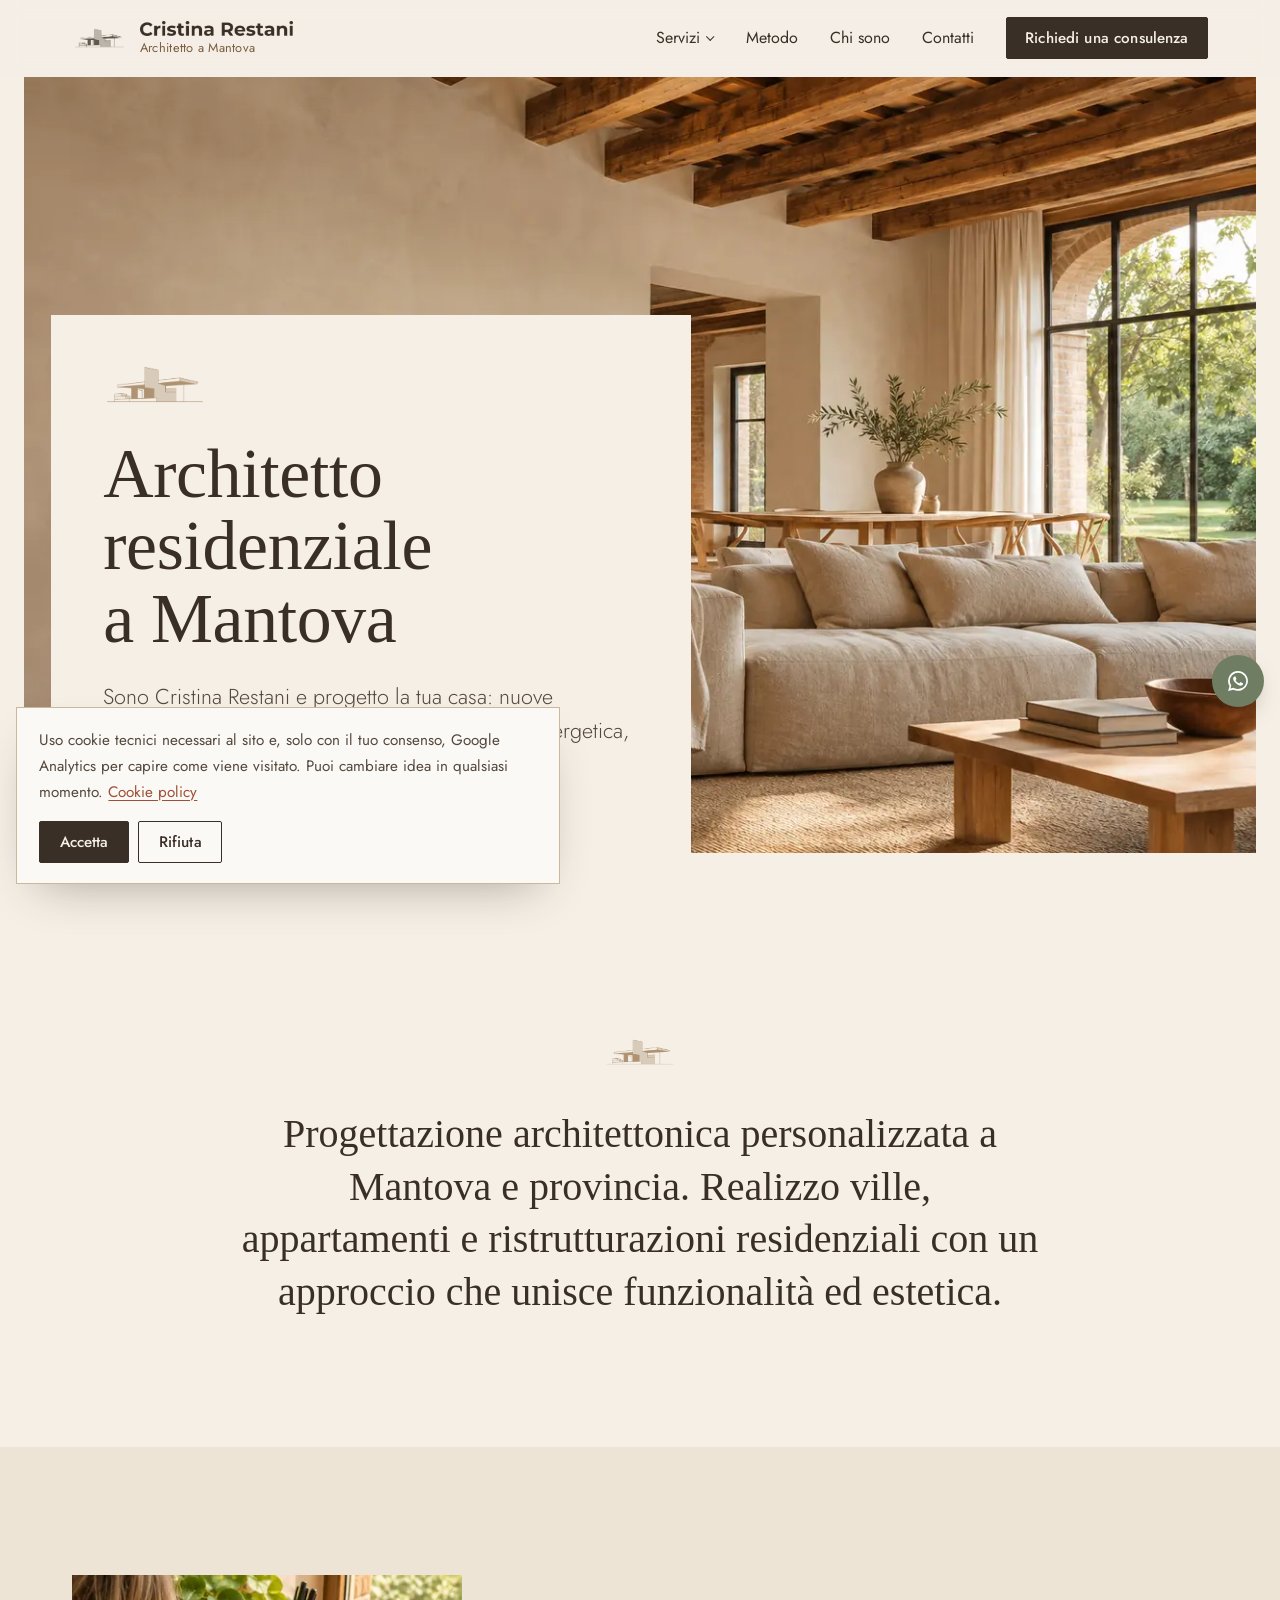
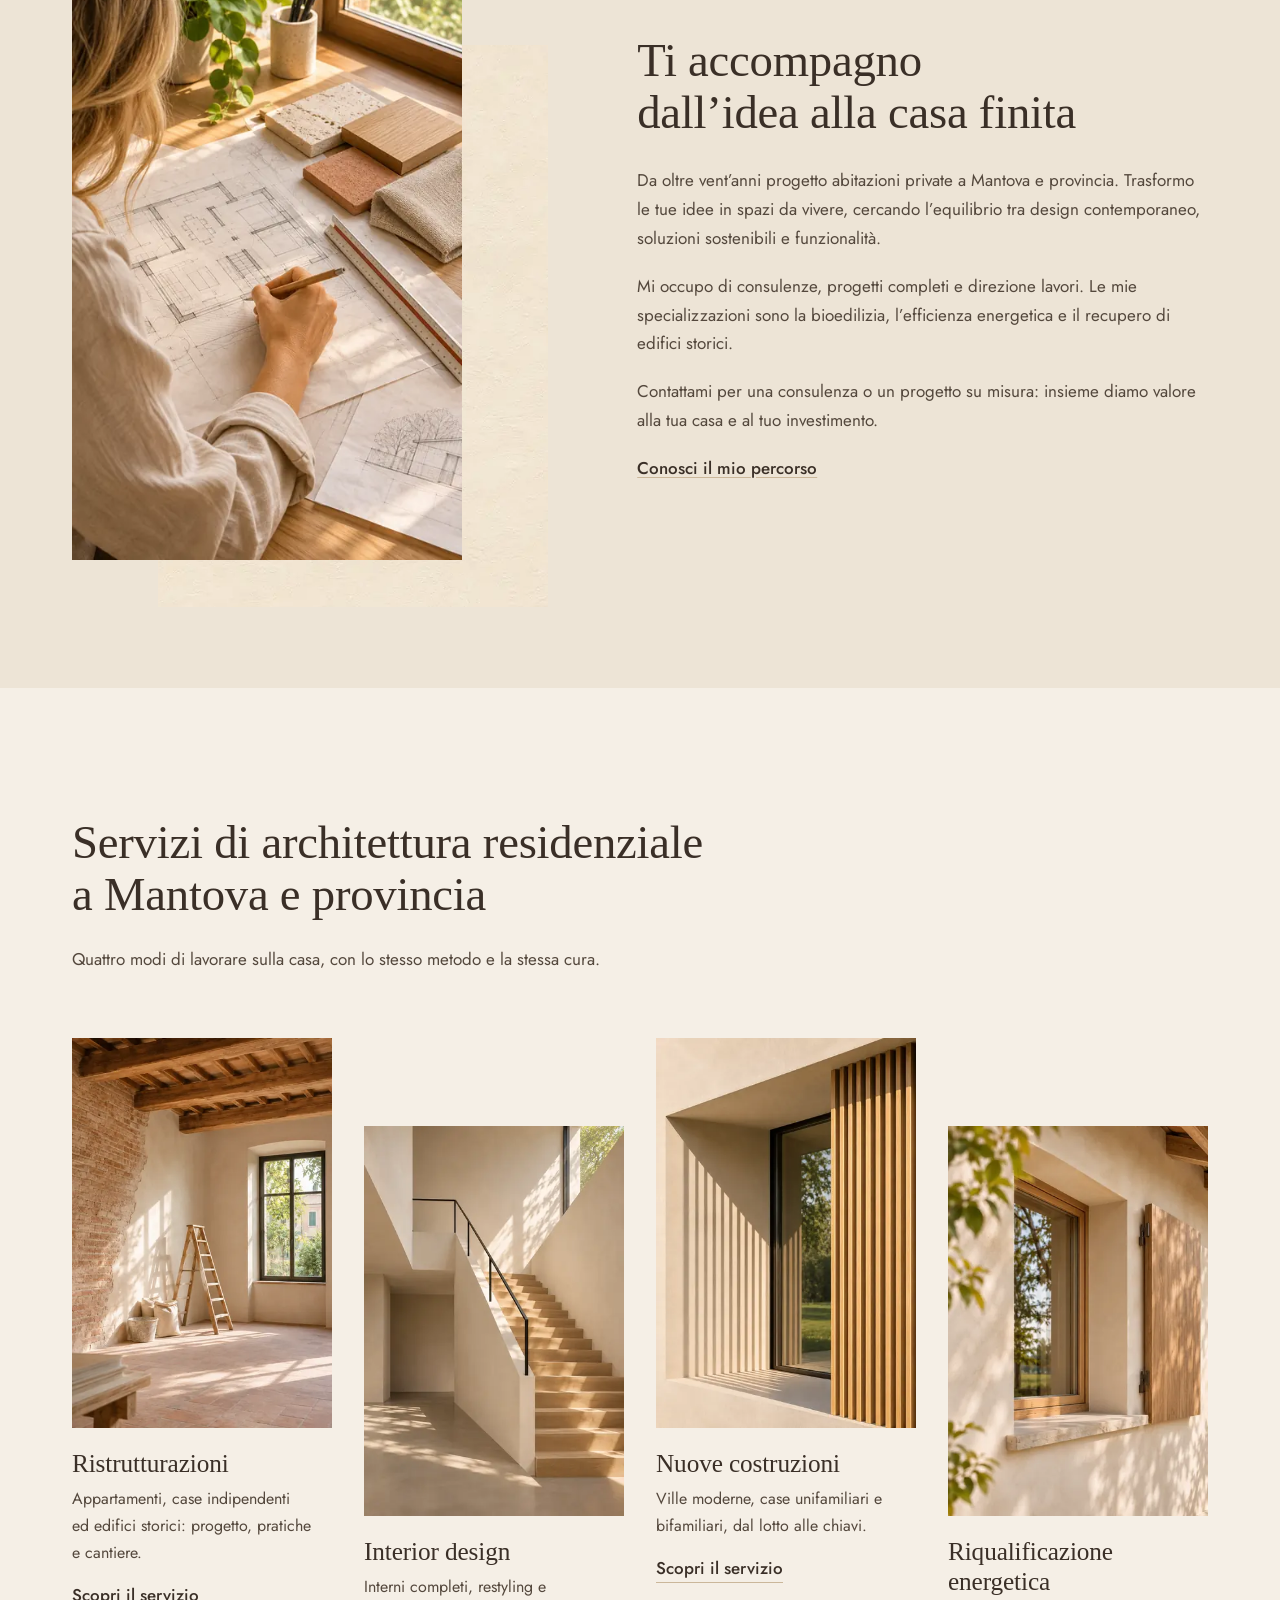
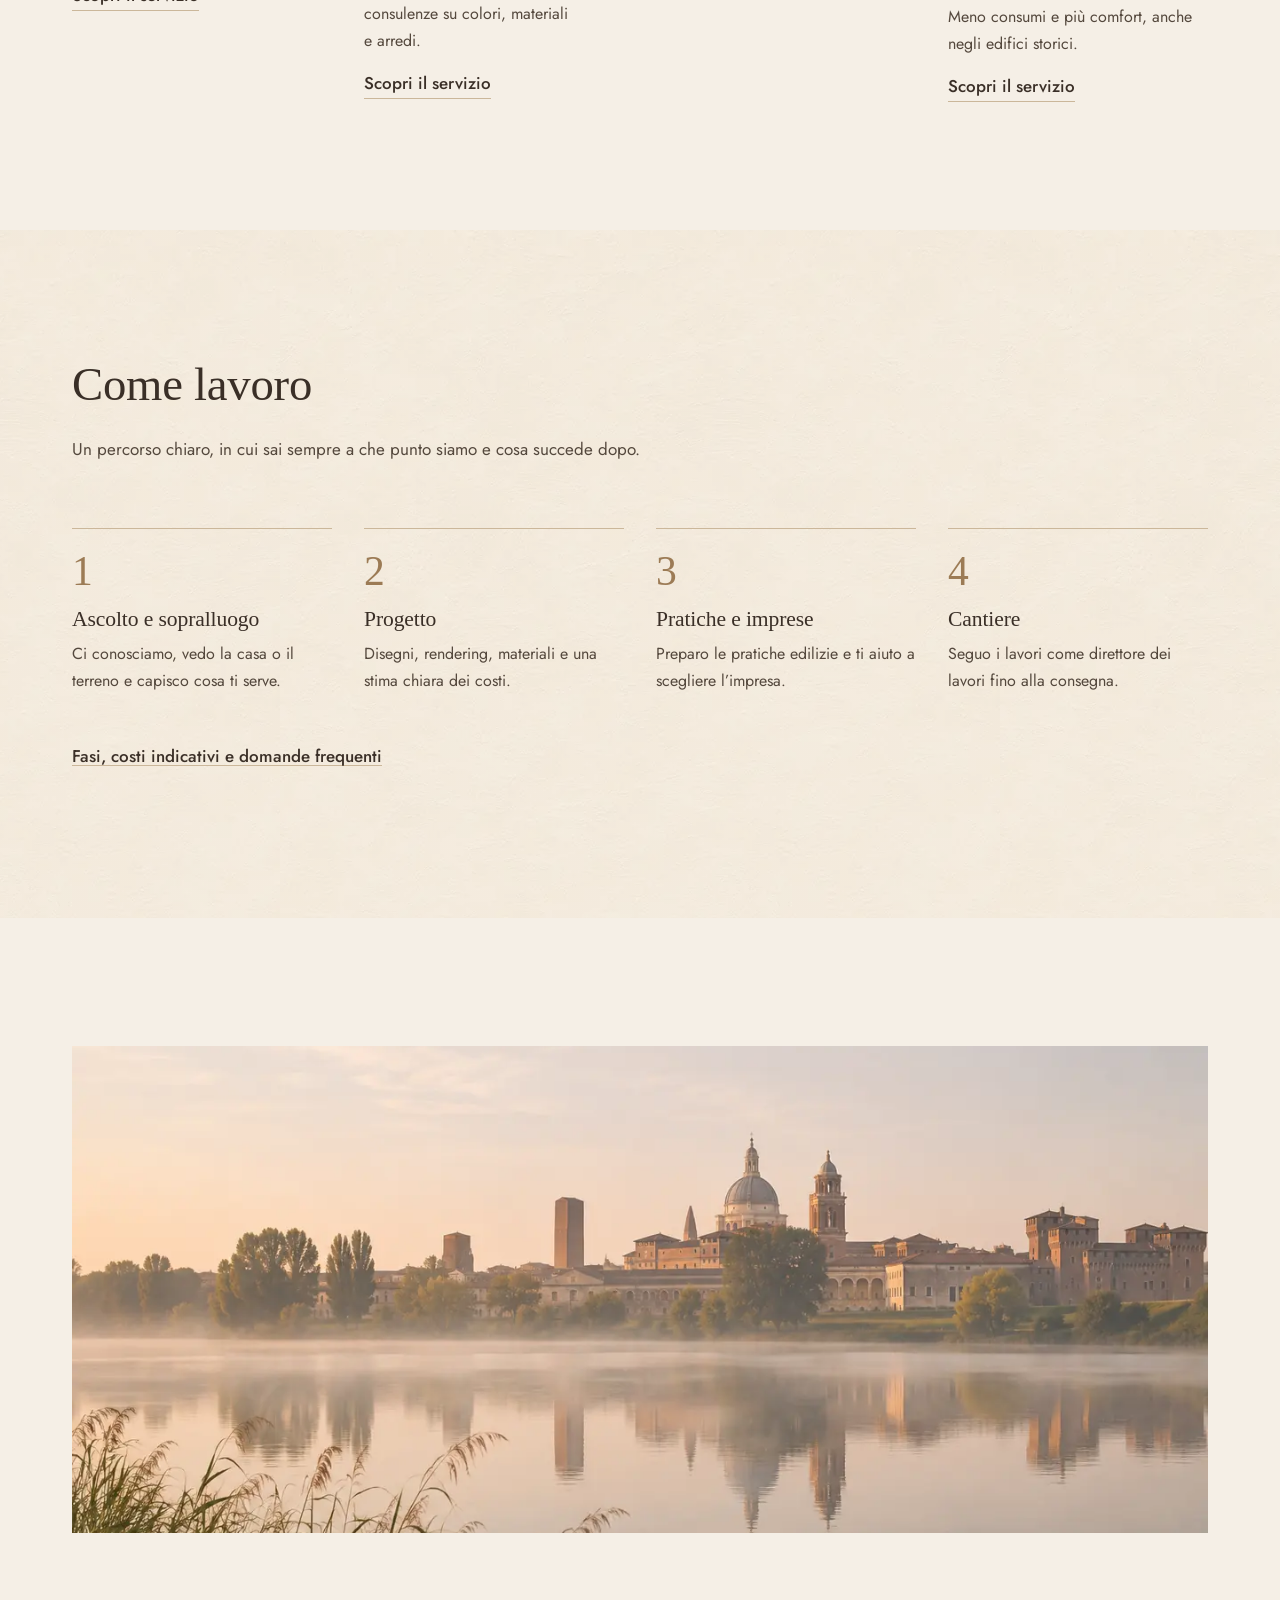
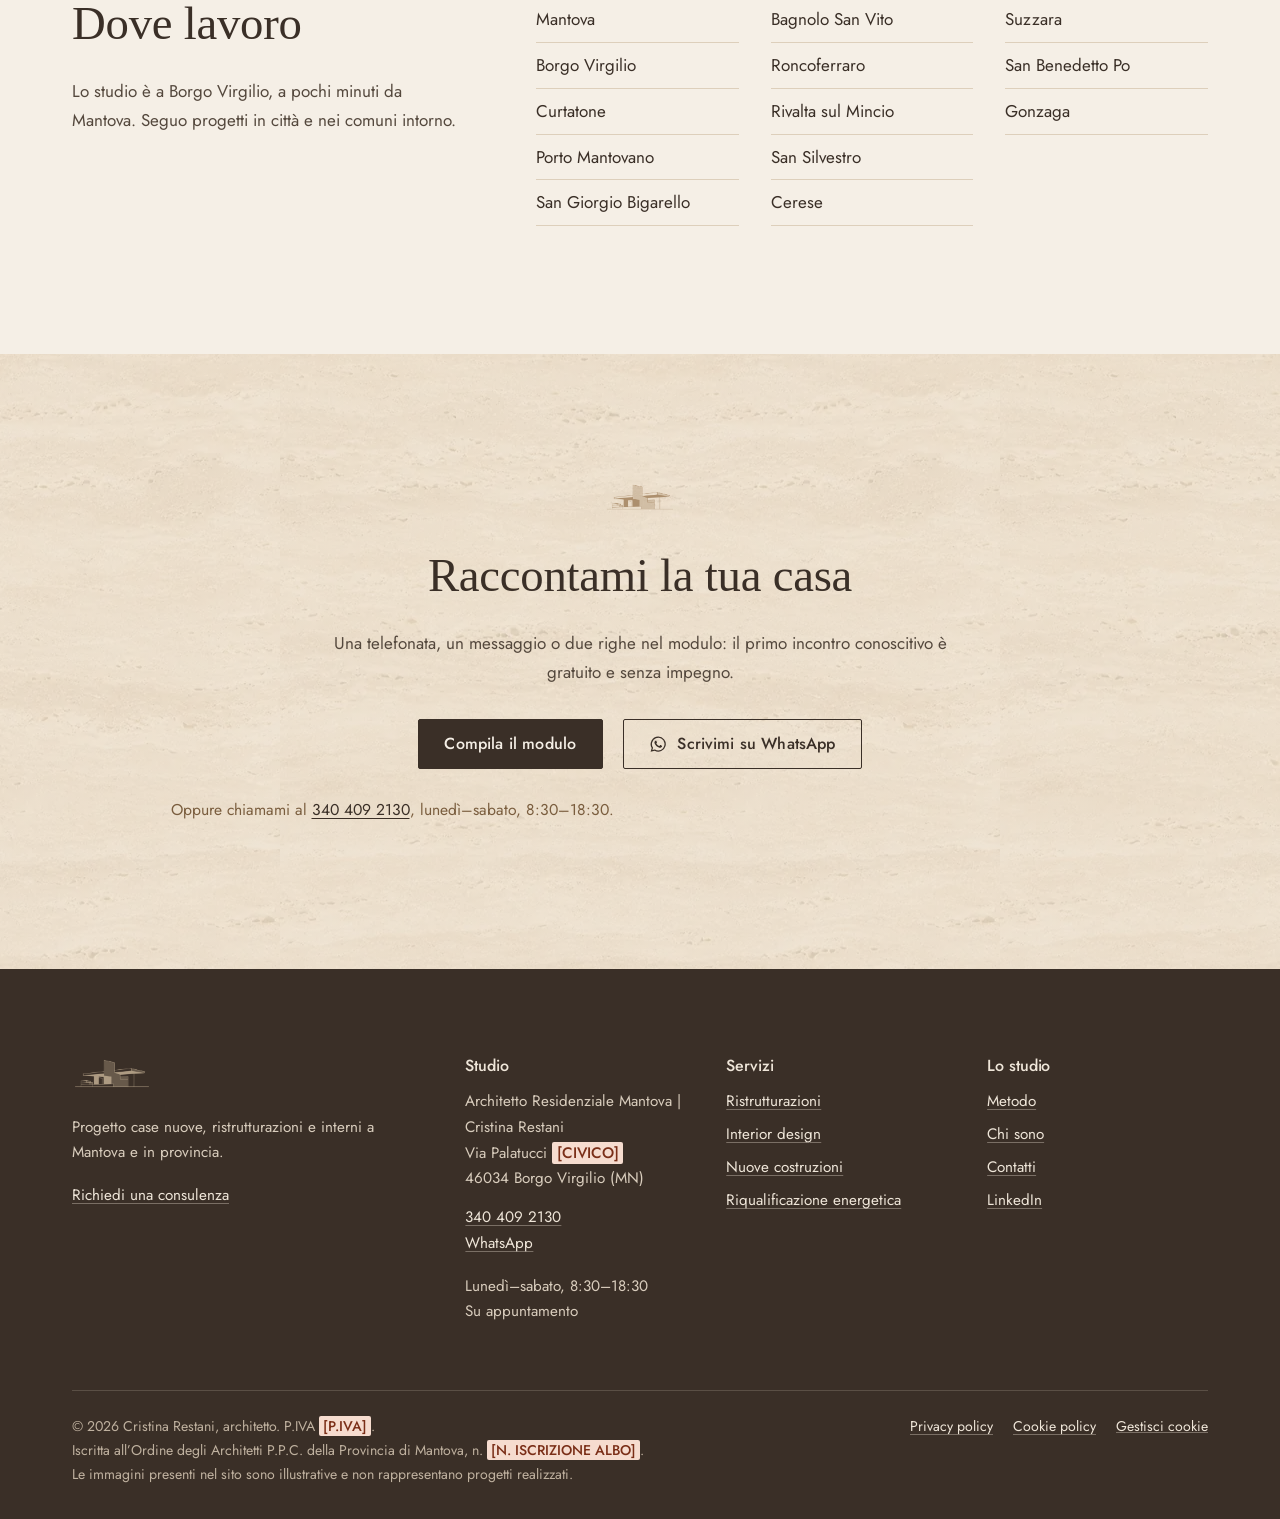
==== index.html @ 560571b9 "Bozza del sito architettomantova.it per revisione Co-Authored-By: Claude Opus 5.5 <noreply@anthropic" ====
<!DOCTYPE html>
<html lang="it">
<head>
<meta charset="utf-8">
<meta name="viewport" content="width=device-width, initial-scale=1">
<title>Architetto Residenziale a Mantova | Progettazione Case | Cristina Restani</title>
<meta name="description" content="Architetto residenziale a Mantova: progettazione case, ristrutturazioni e interior design su misura. Consulenza e direzione lavori in tutta la provincia.">
<link rel="canonical" href="https://www.architettomantova.it/">
<meta name="robots" content="noindex, nofollow">
<meta property="og:type" content="website">
<meta property="og:locale" content="it_IT">
<meta property="og:site_name" content="Cristina Restani, architetto">
<meta property="og:title" content="Architetto Residenziale a Mantova | Progettazione Case | Cristina Restani">
<meta property="og:description" content="Architetto residenziale a Mantova: progettazione case, ristrutturazioni e interior design su misura. Consulenza e direzione lavori in tutta la provincia.">
<meta property="og:url" content="https://www.architettomantova.it/">
<meta property="og:image" content="https://www.architettomantova.it/assets/img/og-image.jpg">
<meta property="og:image:width" content="1200">
<meta property="og:image:height" content="630">
<meta name="twitter:card" content="summary_large_image">
<meta name="theme-color" content="#f5efe6">
<link rel="icon" href="favicon.ico" sizes="any">
<link rel="icon" type="image/png" sizes="32x32" href="assets/favicon/favicon-32x32.png">
<link rel="icon" type="image/png" sizes="16x16" href="assets/favicon/favicon-16x16.png">
<link rel="apple-touch-icon" href="assets/favicon/apple-touch-icon.png">
<link rel="manifest" href="site.webmanifest">
<link rel="preload" href="assets/fonts/bodoni-moda-latin-opsz-normal.woff2" as="font" type="font/woff2" crossorigin>
<link rel="preload" href="assets/fonts/jost-latin-400-normal.woff2" as="font" type="font/woff2" crossorigin>
<link rel="stylesheet" href="assets/css/style.css">
<script type="application/ld+json">{"@context":"https://schema.org","@type":"ProfessionalService","additionalType":"https://www.wikidata.org/wiki/Q42973","@id":"https://www.architettomantova.it/#studio","name":"Architetto Residenziale Mantova | Cristina Restani","alternateName":"Architetto Cristina Restani","description":"Architetto residenziale a Mantova: progettazione case, nuove costruzioni, ristrutturazioni, interior design e riqualificazione energetica. Consulenze e direzione lavori a Mantova e provincia.","url":"https://www.architettomantova.it/","image":"https://www.architettomantova.it/assets/img/og-image.jpg","logo":"https://www.architettomantova.it/assets/favicon/android-chrome-512x512.png","telephone":"+39 340 409 2130","email":"architettocristinarestani@gmail.com","address":{"@type":"PostalAddress","streetAddress":"Via Palatucci","postalCode":"46034","addressLocality":"Borgo Virgilio","addressRegion":"MN","addressCountry":"IT"},"geo":{"@type":"GeoCoordinates","latitude":45.1138341,"longitude":10.7978958},"openingHoursSpecification":[{"@type":"OpeningHoursSpecification","dayOfWeek":["Monday","Tuesday","Wednesday","Thursday","Friday","Saturday"],"opens":"08:30","closes":"18:30"}],"areaServed":[{"@type":"City","name":"Mantova"},{"@type":"City","name":"Borgo Virgilio"},{"@type":"City","name":"Curtatone"},{"@type":"City","name":"Porto Mantovano"},{"@type":"City","name":"San Giorgio Bigarello"},{"@type":"City","name":"Bagnolo San Vito"},{"@type":"City","name":"Roncoferraro"},{"@type":"City","name":"Rivalta sul Mincio"},{"@type":"City","name":"San Silvestro"},{"@type":"City","name":"Cerese"},{"@type":"City","name":"Suzzara"},{"@type":"City","name":"San Benedetto Po"},{"@type":"City","name":"Gonzaga"}],"founder":{"@type":"Person","name":"Cristina Restani","jobTitle":"Architetto","sameAs":["https://www.linkedin.com/in/cristina-restani-8320693a/"]},"sameAs":["https://www.linkedin.com/in/cristina-restani-8320693a/"],"knowsAbout":["Architettura residenziale","Ristrutturazioni","Interior design","Bioedilizia","Efficienza energetica","Recupero di edifici storici"]}</script>
</head>
<body class="tema-caldo">
<a class="skip-link" href="#contenuto">Vai al contenuto</a>
<header class="site-header">
  <div class="wrap site-header__bar">
    <a class="brand" href="./" aria-label="Cristina Restani, architetto: torna alla home">
      <span class="pict" aria-hidden="true"></span>
      <span class="brand__text"><span class="brand__name" aria-hidden="true"></span><span class="brand__role">Architetto a Mantova</span></span>
    </a>
    <button class="nav-toggle" type="button" aria-expanded="false" aria-controls="site-nav"><span class="nav-toggle__label">Menu</span><span class="nav-toggle__icon" aria-hidden="true"></span></button>
    <nav class="site-nav" id="site-nav" aria-label="Navigazione principale">
      <ul>
        <li><button class="nav-sub-toggle" type="button" aria-expanded="false" aria-controls="nav-servizi">Servizi</button>
          <ul class="nav-sub" id="nav-servizi" hidden><li><a href="ristrutturazioni/">Ristrutturazioni</a></li><li><a href="interior-design/">Interior design</a></li><li><a href="nuove-costruzioni/">Nuove costruzioni</a></li><li><a href="riqualificazione-energetica/">Riqualificazione energetica</a></li></ul></li>
        <li><a href="metodo/">Metodo</a></li>
        <li><a href="chi-sono/">Chi sono</a></li>
        <li><a href="contatti/">Contatti</a></li>
        <li class="nav-cta"><a class="btn btn--primary" href="contatti/#modulo">Richiedi una consulenza</a></li>
      </ul>
    </nav>
  </div>
</header>
<main id="contenuto">
<section class="hero-home">
  <div class="hero-home__frame"><img src="assets/img/home-hero-1280.webp" srcset="assets/img/home-hero-768.webp 768w, assets/img/home-hero-1280.webp 1280w, assets/img/home-hero-1536.webp 1536w" sizes="(min-width: 60em) calc(100vw - 3rem), 100vw" width="1536" height="1024" alt="Soggiorno luminoso in un casale della pianura padana ristrutturato, con travi a vista, pareti a calce, pavimento in cotto e divano in lino" fetchpriority="high"></div>
  <div class="hero-home__text">
    <span class="pict pict--draw" aria-hidden="true"></span>
    <h1>Architetto residenziale a Mantova</h1>
    <p class="lead">Sono Cristina Restani e progetto la tua casa: nuove costruzioni, ristrutturazioni, interni ed efficienza energetica, a Mantova e in provincia.</p>
    <div class="actions">
      <a class="btn btn--primary" href="contatti/#modulo">Richiedi una consulenza</a>
      <a class="btn btn--ghost" href="https://wa.me/393404092130?text=Ciao%20Cristina%2C%20ti%20scrivo%20dal%20sito%20architettomantova.it" rel="noopener"><svg viewBox="0 0 24 24" aria-hidden="true" fill="currentColor"><path d="M12.04 2a9.9 9.9 0 0 0-8.5 15l-1.4 5 5.2-1.36A9.9 9.9 0 1 0 12.04 2Zm0 18.1a8.2 8.2 0 0 1-4.18-1.15l-.3-.18-3.08.81.82-3-.2-.31a8.2 8.2 0 1 1 6.94 3.83Zm4.5-6.14c-.25-.12-1.46-.72-1.69-.8-.23-.08-.39-.12-.55.12-.16.25-.63.8-.78.97-.14.16-.29.18-.53.06a6.7 6.7 0 0 1-3.32-2.9c-.25-.43.25-.4.72-1.33.08-.16.04-.3-.02-.43-.06-.12-.55-1.33-.76-1.82-.2-.48-.4-.41-.55-.42h-.47a.9.9 0 0 0-.65.3 2.74 2.74 0 0 0-.86 2.04 4.76 4.76 0 0 0 1 2.53 10.9 10.9 0 0 0 4.17 3.69c1.55.67 2.16.73 2.94.61.47-.07 1.46-.6 1.66-1.17.2-.58.2-1.07.15-1.17-.06-.1-.22-.17-.46-.29Z"/></svg>WhatsApp</a>
    </div>
  </div>
</section>

<section class="section statement" style="padding-top:calc(var(--section) + 3.5rem)">
  <div class="wrap">
    <span class="pict" aria-hidden="true"></span>
    <p class="statement__text">Progettazione architettonica personalizzata a Mantova e provincia. Realizzo ville, appartamenti e ristrutturazioni residenziali con un approccio che unisce funzionalità ed estetica.</p>
  </div>
</section>

<section class="section section--alt" aria-labelledby="presentazione">
  <div class="wrap intro">
    <div class="intro__media"><img src="assets/img/home-studio-768.webp" srcset="assets/img/home-studio-480.webp 480w, assets/img/home-studio-768.webp 768w, assets/img/home-studio-1024.webp 1024w" sizes="(min-width: 56em) 30vw, 80vw" width="1024" height="1536" alt="Mano di un architetto che disegna una pianta su carta da lucido, accanto a campioni di travertino, rovere, cotto e lino" loading="lazy" decoding="async"></div>
    <div>
      <h2 id="presentazione">Ti accompagno dall’idea alla casa finita</h2>
      <p>Da oltre vent’anni progetto abitazioni private a Mantova e provincia. Trasformo le tue idee in spazi da vivere, cercando l’equilibrio tra design contemporaneo, soluzioni sostenibili e funzionalità.</p>
      <p>Mi occupo di consulenze, progetti completi e direzione lavori. Le mie specializzazioni sono la bioedilizia, l’efficienza energetica e il recupero di edifici storici.</p>
      <p>Contattami per una consulenza o un progetto su misura: insieme diamo valore alla tua casa e al tuo investimento.</p>
      <p><a class="link-quiet" href="chi-sono/">Conosci il mio percorso</a></p>
    </div>
  </div>
</section>

<section class="section" aria-labelledby="servizi">
  <div class="wrap">
    <div class="section__head">
      <h2 id="servizi">Servizi di architettura residenziale a Mantova e provincia</h2>
      <p>Quattro modi di lavorare sulla casa, con lo stesso metodo e la stessa cura.</p>
    </div>
    <div class="services"><article class="service">
  <div class="service__img"><img src="assets/img/card-ristrutturazioni-640.webp" srcset="assets/img/card-ristrutturazioni-400.webp 400w, assets/img/card-ristrutturazioni-640.webp 640w, assets/img/card-ristrutturazioni-1024.webp 1024w" sizes="(min-width: 64em) 23vw, (min-width: 38em) 45vw, 92vw" width="1024" height="1536" alt="Stanza di una casa storica durante una ristrutturazione, con muro in mattoni a vista, travi restaurate e luce da una finestra alta" loading="lazy" decoding="async"></div>
  <h3><a href="ristrutturazioni/">Ristrutturazioni</a></h3>
  <p>Appartamenti, case indipendenti ed edifici storici: progetto, pratiche e cantiere.</p>
  <span class="service__more" aria-hidden="true">Scopri il servizio</span>
</article><article class="service">
  <div class="service__img"><img src="assets/img/interni-minimal-scala-640.webp" srcset="assets/img/interni-minimal-scala-400.webp 400w, assets/img/interni-minimal-scala-640.webp 640w, assets/img/interni-minimal-scala-1024.webp 1024w" sizes="(min-width: 64em) 23vw, (min-width: 38em) 45vw, 92vw" width="1024" height="1536" alt="Scala minimale in rovere con parapetto sottile, pareti chiare e luce naturale dall’alto" loading="lazy" decoding="async"></div>
  <h3><a href="interior-design/">Interior design</a></h3>
  <p>Interni completi, restyling e consulenze su colori, materiali e arredi.</p>
  <span class="service__more" aria-hidden="true">Scopri il servizio</span>
</article><article class="service">
  <div class="service__img"><img src="assets/img/esterni-minimal-facciata-640.webp" srcset="assets/img/esterni-minimal-facciata-400.webp 400w, assets/img/esterni-minimal-facciata-640.webp 640w, assets/img/esterni-minimal-facciata-1024.webp 1024w" sizes="(min-width: 64em) 23vw, (min-width: 38em) 45vw, 92vw" width="1024" height="1536" alt="Facciata minimale di una casa nuova con intonaco chiaro e frangisole verticali in legno" loading="lazy" decoding="async"></div>
  <h3><a href="nuove-costruzioni/">Nuove costruzioni</a></h3>
  <p>Ville moderne, case unifamiliari e bifamiliari, dal lotto alle chiavi.</p>
  <span class="service__more" aria-hidden="true">Scopri il servizio</span>
</article><article class="service">
  <div class="service__img"><img src="assets/img/card-riqualificazione-640.webp" srcset="assets/img/card-riqualificazione-400.webp 400w, assets/img/card-riqualificazione-640.webp 640w, assets/img/card-riqualificazione-1024.webp 1024w" sizes="(min-width: 64em) 23vw, (min-width: 38em) 45vw, 92vw" width="1024" height="1536" alt="Dettaglio di una facciata riqualificata con serramento in legno ad alte prestazioni, spalletta isolata e persiana" loading="lazy" decoding="async"></div>
  <h3><a href="riqualificazione-energetica/">Riqualificazione energetica</a></h3>
  <p>Meno consumi e più comfort, anche negli edifici storici.</p>
  <span class="service__more" aria-hidden="true">Scopri il servizio</span>
</article></div>
  </div>
</section>

<section class="section section--soft" aria-labelledby="metodo-breve">
  <div class="wrap">
    <div class="section__head">
      <h2 id="metodo-breve">Come lavoro</h2>
      <p>Un percorso chiaro, in cui sai sempre a che punto siamo e cosa succede dopo.</p>
    </div>
    <ol class="steps steps--4">
      <li class="step"><h3>Ascolto e sopralluogo</h3><p>Ci conosciamo, vedo la casa o il terreno e capisco cosa ti serve.</p></li>
      <li class="step"><h3>Progetto</h3><p>Disegni, rendering, materiali e una stima chiara dei costi.</p></li>
      <li class="step"><h3>Pratiche e imprese</h3><p>Preparo le pratiche edilizie e ti aiuto a scegliere l’impresa.</p></li>
      <li class="step"><h3>Cantiere</h3><p>Seguo i lavori come direttore dei lavori fino alla consegna.</p></li>
    </ol>
    <p class="section__foot"><a class="link-quiet" href="metodo/">Fasi, costi indicativi e domande frequenti</a></p>
  </div>
</section>

<section class="section" aria-labelledby="zona">
  <div class="wrap">
    <div class="zone__media"><img src="assets/img/home-zona-1280.webp" srcset="assets/img/home-zona-768.webp 768w, assets/img/home-zona-1280.webp 1280w, assets/img/home-zona-1536.webp 1536w" sizes="(min-width: 76em) 72rem, 100vw" width="1536" height="1024" alt="Veduta all’alba di una città storica con torri e cupola, riflessa sull’acqua di un lago tra i canneti" loading="lazy" decoding="async"></div>
    <div class="zone">
      <div>
        <h2 id="zona">Dove lavoro</h2>
        <p>Lo studio è a Borgo Virgilio, a pochi minuti da Mantova. Seguo progetti in città e nei comuni intorno.</p>
      </div>
      <ul class="towns"><li>Mantova</li><li>Borgo Virgilio</li><li>Curtatone</li><li>Porto Mantovano</li><li>San Giorgio Bigarello</li><li>Bagnolo San Vito</li><li>Roncoferraro</li><li>Rivalta sul Mincio</li><li>San Silvestro</li><li>Cerese</li><li>Suzzara</li><li>San Benedetto Po</li><li>Gonzaga</li></ul>
    </div>
  </div>
</section>

<section class="section section--feature cta" aria-labelledby="cta-title">
  <div class="wrap">
    <span class="pict" aria-hidden="true"></span>
    <h2 id="cta-title">Raccontami la tua casa</h2>
    <p class="center">Una telefonata, un messaggio o due righe nel modulo: il primo incontro conoscitivo è gratuito e senza impegno.</p>
    <div class="actions">
      <a class="btn btn--primary" href="contatti/#modulo">Compila il modulo</a>
      <a class="btn btn--ghost" href="https://wa.me/393404092130?text=Ciao%20Cristina%2C%20ti%20scrivo%20dal%20sito%20architettomantova.it" rel="noopener"><svg viewBox="0 0 24 24" aria-hidden="true" fill="currentColor"><path d="M12.04 2a9.9 9.9 0 0 0-8.5 15l-1.4 5 5.2-1.36A9.9 9.9 0 1 0 12.04 2Zm0 18.1a8.2 8.2 0 0 1-4.18-1.15l-.3-.18-3.08.81.82-3-.2-.31a8.2 8.2 0 1 1 6.94 3.83Zm4.5-6.14c-.25-.12-1.46-.72-1.69-.8-.23-.08-.39-.12-.55.12-.16.25-.63.8-.78.97-.14.16-.29.18-.53.06a6.7 6.7 0 0 1-3.32-2.9c-.25-.43.25-.4.72-1.33.08-.16.04-.3-.02-.43-.06-.12-.55-1.33-.76-1.82-.2-.48-.4-.41-.55-.42h-.47a.9.9 0 0 0-.65.3 2.74 2.74 0 0 0-.86 2.04 4.76 4.76 0 0 0 1 2.53 10.9 10.9 0 0 0 4.17 3.69c1.55.67 2.16.73 2.94.61.47-.07 1.46-.6 1.66-1.17.2-.58.2-1.07.15-1.17-.06-.1-.22-.17-.46-.29Z"/></svg>Scrivimi su WhatsApp</a>
    </div>
    <p class="cta__phone">Oppure chiamami al <a href="tel:+393404092130">340 409 2130</a>, lunedì–sabato, 8:30–18:30.</p>
  </div>
</section>
</main>
<footer class="site-footer">
  <div class="wrap">
    <div class="footer-grid">
      <div class="footer-brand">
        <span class="pict" aria-hidden="true"></span>
        <p>Progetto case nuove, ristrutturazioni e interni a Mantova e in provincia.</p>
        <p><a href="contatti/#modulo">Richiedi una consulenza</a></p>
      </div>
      <div>
        <h2>Studio</h2>
        <address>Architetto Residenziale Mantova | Cristina Restani<br>Via Palatucci <span class="placeholder">[CIVICO]</span><br>46034 Borgo Virgilio (MN)</address>
        <p style="margin-top:.8rem"><a href="tel:+393404092130">340 409 2130</a><br><a href="https://wa.me/393404092130?text=Ciao%20Cristina%2C%20ti%20scrivo%20dal%20sito%20architettomantova.it" rel="noopener">WhatsApp</a></p>
        <p>Lunedì–sabato, 8:30–18:30<br>Su appuntamento</p>
      </div>
      <div>
        <h2>Servizi</h2>
        <ul><li><a href="ristrutturazioni/">Ristrutturazioni</a></li><li><a href="interior-design/">Interior design</a></li><li><a href="nuove-costruzioni/">Nuove costruzioni</a></li><li><a href="riqualificazione-energetica/">Riqualificazione energetica</a></li></ul>
      </div>
      <div>
        <h2>Lo studio</h2>
        <ul>
          <li><a href="metodo/">Metodo</a></li>
          <li><a href="chi-sono/">Chi sono</a></li>
          <li><a href="contatti/">Contatti</a></li>
          <li><a href="https://www.linkedin.com/in/cristina-restani-8320693a/" rel="noopener">LinkedIn</a></li>
        </ul>
      </div>
    </div>
    <div class="footer-bottom">
      <div>
        <p>© 2026 Cristina Restani, architetto. P.IVA <span class="placeholder">[P.IVA]</span>.<br>Iscritta all’Ordine degli Architetti P.P.C. della Provincia di Mantova, n. <span class="placeholder">[N. ISCRIZIONE ALBO]</span>.</p>
        <p>Le immagini presenti nel sito sono illustrative e non rappresentano progetti realizzati.</p>
      </div>
      <p class="footer-legal"><a href="privacy-policy/">Privacy policy</a> <a href="cookie-policy/">Cookie policy</a> <button class="linkbtn" type="button" data-cookie-settings>Gestisci cookie</button></p>
    </div>
  </div>
</footer>
<a class="wa-float" href="https://wa.me/393404092130?text=Ciao%20Cristina%2C%20ti%20scrivo%20dal%20sito%20architettomantova.it" rel="noopener" aria-label="Scrivimi su WhatsApp"><svg viewBox="0 0 24 24" aria-hidden="true" fill="currentColor"><path d="M12.04 2a9.9 9.9 0 0 0-8.5 15l-1.4 5 5.2-1.36A9.9 9.9 0 1 0 12.04 2Zm0 18.1a8.2 8.2 0 0 1-4.18-1.15l-.3-.18-3.08.81.82-3-.2-.31a8.2 8.2 0 1 1 6.94 3.83Zm4.5-6.14c-.25-.12-1.46-.72-1.69-.8-.23-.08-.39-.12-.55.12-.16.25-.63.8-.78.97-.14.16-.29.18-.53.06a6.7 6.7 0 0 1-3.32-2.9c-.25-.43.25-.4.72-1.33.08-.16.04-.3-.02-.43-.06-.12-.55-1.33-.76-1.82-.2-.48-.4-.41-.55-.42h-.47a.9.9 0 0 0-.65.3 2.74 2.74 0 0 0-.86 2.04 4.76 4.76 0 0 0 1 2.53 10.9 10.9 0 0 0 4.17 3.69c1.55.67 2.16.73 2.94.61.47-.07 1.46-.6 1.66-1.17.2-.58.2-1.07.15-1.17-.06-.1-.22-.17-.46-.29Z"/></svg></a>
<div class="cookie-banner" id="cookie-banner" role="dialog" aria-live="polite" aria-label="Preferenze sui cookie" hidden>
  <p>Uso cookie tecnici necessari al sito e, solo con il tuo consenso, Google Analytics per capire come viene visitato. Puoi cambiare idea in qualsiasi momento. <a href="cookie-policy/">Cookie policy</a></p>
  <div class="actions"><button class="btn btn--primary" type="button" data-consent="accept">Accetta</button><button class="btn btn--ghost" type="button" data-consent="reject">Rifiuta</button></div>
</div>
<script src="assets/js/main.js" defer></script>
</body>
</html>
---- assets/css/style.css ----
/* ==========================================================================
   architettomantova.it — Cristina Restani
   Un solo foglio di stile, mobile-first.
   ========================================================================== */

/* ---------- Font (self-hosted, nessuna chiamata esterna) ---------- */
@font-face {
  font-family: "Bodoni Moda";
  src: url("../fonts/bodoni-moda-latin-opsz-normal.woff2") format("woff2");
  font-weight: 400 900;
  font-style: normal;
  font-display: swap;
}
@font-face {
  font-family: "Jost";
  src: url("../fonts/jost-latin-300-normal.woff2") format("woff2");
  font-weight: 300;
  font-style: normal;
  font-display: swap;
}
@font-face {
  font-family: "Jost";
  src: url("../fonts/jost-latin-400-normal.woff2") format("woff2");
  font-weight: 400;
  font-style: normal;
  font-display: swap;
}
@font-face {
  font-family: "Jost";
  src: url("../fonts/jost-latin-500-normal.woff2") format("woff2");
  font-weight: 500;
  font-style: normal;
  font-display: swap;
}

/* ---------- Token ---------- */
:root {
  --calce: #f5efe6;        /* intonaco bianco caldo */
  --calce-scura: #ede4d6;  /* sezioni alternate */
  --sabbia: #e2d4be;
  --travertino: #cbb79a;
  --rovere: #9c7b55;       /* linee, numeri, decorazioni */
  --rovere-scuro: #7a5d3e; /* testo secondario su chiaro */
  --terra: #3a2f27;        /* titoli e testo forte */
  --terra-testo: #54483d;  /* testo corrente */
  --terracotta: #9e4f35;   /* accento: link, focus */
  --salvia: #6f7d62;
  --bianco: #fbf9f5;       /* pagine minimal */
  --grigio: #ecebe7;       /* pagine minimal, campiture */

  --bg: var(--calce);
  --bg-alt: var(--calce-scura);
  --bg-feature: linear-gradient(rgba(237, 228, 214, .72), rgba(237, 228, 214, .72)), url("../img/texture-travertino.webp") center / 720px repeat;
  --bg-soft: linear-gradient(rgba(245, 239, 230, .55), rgba(245, 239, 230, .55)), url("../img/texture-intonaco.webp") center / 720px repeat;

  --serif: "Bodoni Moda", "Didot", "Bodoni 72", Georgia, serif;
  --sans: "Jost", "Futura", "Century Gothic", system-ui, sans-serif;

  --wrap: 76rem;
  --wrap-text: 40rem;
  --gutter: clamp(1.25rem, 4vw, 2.5rem);
  --section: clamp(4.5rem, 10vw, 8.5rem);
  --radius: 2px;
  --ease: cubic-bezier(.2, .7, .2, 1);
}

/* Le pagine minimal (progetto del nuovo) cambiano solo le campiture: niente texture. */
.tema-minimal {
  --bg: var(--bianco);
  --bg-alt: var(--grigio);
  --bg-feature: var(--grigio);
  --bg-soft: var(--bianco);
}

/* ---------- Base ---------- */
*, *::before, *::after { box-sizing: border-box; }
html { -webkit-text-size-adjust: 100%; scroll-behavior: smooth; }
@media (prefers-reduced-motion: reduce) {
  html { scroll-behavior: auto; }
  *, *::before, *::after { animation-duration: .01ms !important; animation-iteration-count: 1 !important; transition-duration: .01ms !important; }
}
body {
  margin: 0;
  background: var(--bg);
  color: var(--terra-testo);
  font-family: var(--sans);
  font-size: 1.0625rem;
  font-weight: 400;
  line-height: 1.7;
  text-rendering: optimizeLegibility;
  -webkit-font-smoothing: antialiased;
}
img { display: block; max-width: 100%; height: auto; }
a { color: var(--terracotta); text-decoration-thickness: 1px; text-underline-offset: .2em; }
a:hover { color: var(--terra); }
:focus-visible { outline: 2px solid var(--terracotta); outline-offset: 3px; }
::selection { background: var(--sabbia); color: var(--terra); }

h1, h2, h3, h4 {
  font-family: var(--serif);
  font-weight: 400;
  color: var(--terra);
  line-height: 1.12;
  margin: 0 0 .6em;
  letter-spacing: -.005em;
  text-wrap: balance;
}
h1 { font-size: clamp(2.5rem, 4.2vw + 1rem, 4.75rem); line-height: 1.04; }
h2 { font-size: clamp(1.95rem, 2.4vw + 1rem, 3.1rem); }
h3 { font-size: clamp(1.35rem, .6vw + 1.1rem, 1.65rem); line-height: 1.2; }
p { margin: 0 0 1.1em; max-width: var(--wrap-text); text-wrap: pretty; }
ul, ol { padding-left: 1.2em; }
strong { font-weight: 500; color: var(--terra); }

.lead { font-size: clamp(1.15rem, .5vw + 1rem, 1.35rem); line-height: 1.6; color: var(--terra-testo); font-weight: 300; }
.visually-hidden { position: absolute !important; width: 1px; height: 1px; overflow: hidden; clip: rect(0 0 0 0); white-space: nowrap; }

.skip-link { position: absolute; left: 1rem; top: -4rem; z-index: 100; background: var(--terra); color: var(--calce); padding: .6rem 1rem; }
.skip-link:focus { top: 1rem; }

.wrap { width: 100%; max-width: var(--wrap); margin-inline: auto; padding-inline: var(--gutter); }
.section { padding-block: var(--section); }
.section--alt { background: var(--bg-alt); }
.section--feature { background: var(--bg-feature); }
.section--soft { background: var(--bg-soft); }
.section__head { max-width: 46rem; margin-bottom: clamp(2.5rem, 5vw, 4rem); }
.section__head p { margin-top: -.2em; }
.center { text-align: center; margin-inline: auto; }
.center p { margin-inline: auto; }

/* ---------- Pittogramma: il segno ricorrente ---------- */
.pict {
  display: inline-block;
  width: var(--pw, 5.5rem);
  aspect-ratio: 514 / 213;
  background: currentColor;
  -webkit-mask: url("../brand/pittogramma.png") center / contain no-repeat;
  mask: url("../brand/pittogramma.png") center / contain no-repeat;
  color: var(--rovere);
}
@media (min-resolution: 2dppx) {
  .pict { -webkit-mask-image: url("../brand/pittogramma@2x.png"); mask-image: url("../brand/pittogramma@2x.png"); }
}
/* L'unico momento animato del sito: il pittogramma si disegna da sinistra. */
.pict--draw { animation: draw 1.6s var(--ease) .25s both; }
@keyframes draw { from { clip-path: inset(0 100% 0 0); } to { clip-path: inset(0 0 0 0); } }

/* ---------- Pulsanti ---------- */
.actions { display: flex; flex-wrap: wrap; gap: .75rem 1.25rem; align-items: center; margin-top: 2rem; }
.btn {
  display: inline-flex; align-items: center; gap: .6rem;
  min-height: 3.1rem; padding: .8rem 1.6rem;
  font: 500 1rem/1.2 var(--sans); letter-spacing: .01em;
  text-decoration: none; border-radius: var(--radius);
  border: 1px solid var(--terra); transition: background .25s, color .25s, border-color .25s;
  cursor: pointer;
}
.btn--primary { background: var(--terra); color: var(--calce); }
.btn--primary:hover { background: var(--terracotta); border-color: var(--terracotta); color: #fff; }
.btn--ghost { background: transparent; color: var(--terra); }
.btn--ghost:hover { background: var(--terra); color: var(--calce); }
.btn svg { width: 1.15rem; height: 1.15rem; flex: none; }
.link-quiet { color: var(--terra); font-weight: 500; text-decoration: underline; text-decoration-color: var(--travertino); }
.link-quiet:hover { text-decoration-color: var(--terracotta); color: var(--terracotta); }

/* ---------- Header ---------- */
.site-header {
  position: sticky; top: 0; z-index: 50;
  background: color-mix(in srgb, var(--bg) 94%, transparent);
  -webkit-backdrop-filter: blur(8px); backdrop-filter: blur(8px);
  border-bottom: 1px solid transparent; transition: border-color .3s;
}
.nav-open { overflow: hidden; }
.nav-open .site-header { -webkit-backdrop-filter: none; backdrop-filter: none; background: var(--bg); }
.site-header.is-scrolled { border-bottom-color: color-mix(in srgb, var(--travertino) 55%, transparent); }
.site-header__bar { display: flex; align-items: center; justify-content: space-between; gap: 1rem; height: 4.75rem; }
.brand { display: inline-flex; align-items: center; gap: .85rem; color: var(--terra); text-decoration: none; }
.brand .pict { --pw: 3.4rem; color: var(--terra); }
.brand__text { display: flex; flex-direction: column; line-height: 1.1; }
.brand__name { width: 9.6rem; aspect-ratio: 900 / 88; background: currentColor;
  -webkit-mask: url("../brand/logotipo.png") left center / contain no-repeat; mask: url("../brand/logotipo.png") left center / contain no-repeat; }
.brand__role { font-size: .8rem; color: var(--rovere-scuro); letter-spacing: .02em; margin-top: .3rem; }

.nav-toggle {
  display: inline-flex; align-items: center; gap: .6rem;
  background: none; border: 0; padding: .6rem 0; color: var(--terra); font: 500 1rem var(--sans); cursor: pointer;
}
.nav-toggle__icon { position: relative; width: 1.6rem; height: 10px; }
.nav-toggle__icon::before, .nav-toggle__icon::after { content: ""; position: absolute; left: 0; right: 0; height: 1.5px; background: currentColor; transition: transform .3s var(--ease); }
.nav-toggle__icon::before { top: 0; }
.nav-toggle__icon::after { bottom: 0; }
.nav-open .nav-toggle__icon::before { transform: translateY(4.25px) rotate(45deg); }
.nav-open .nav-toggle__icon::after { transform: translateY(-4.25px) rotate(-45deg); }

.site-nav { display: none; }
.nav-open .site-nav {
  display: block; position: fixed; inset: 4.75rem 0 0 0; background: var(--bg);
  overflow-y: auto; padding: 1.5rem var(--gutter) 3rem;
}
.site-nav ul { list-style: none; margin: 0; padding: 0; }
.site-nav a, .nav-sub-toggle { color: var(--terra); text-decoration: none; }
.site-nav > ul > li { border-bottom: 1px solid color-mix(in srgb, var(--travertino) 50%, transparent); }
.site-nav > ul > li > a, .nav-sub-toggle {
  display: block; width: 100%; text-align: left; padding: 1rem 0;
  font: 400 1.65rem/1.2 var(--serif); background: none; border: 0; cursor: pointer;
}
.site-nav .nav-sub { padding: 0 0 1rem 0; }
.nav-sub a { display: block; padding: .45rem 0; font-size: 1.1rem; }
.site-nav a[aria-current="page"] { color: var(--terracotta); }
.site-nav .nav-cta { border-bottom: 0; padding-top: 1.5rem; }
.site-nav .nav-cta a { font: 500 1rem var(--sans); }

@media (min-width: 64em) {
  .nav-toggle { display: none; }
  .site-nav, .nav-open .site-nav { display: block; position: static; padding: 0; background: none; overflow: visible; }
  .site-nav > ul { display: flex; align-items: center; gap: 2rem; }
  .site-nav > ul > li { border: 0; position: relative; }
  .site-nav > ul > li > a, .nav-sub-toggle { font: 400 1rem/1 var(--sans); padding: .5rem 0; width: auto; }
  .site-nav > ul > li > a:hover, .nav-sub-toggle:hover { color: var(--terracotta); }
  .nav-sub-toggle::after { content: ""; display: inline-block; width: .4em; height: .4em; margin-left: .45em; border: solid currentColor; border-width: 0 1.5px 1.5px 0; transform: translateY(-.2em) rotate(45deg); }
  .site-nav .nav-sub {
    position: absolute; top: calc(100% + .9rem); left: -1.5rem; min-width: 17rem;
    background: var(--bg); padding: 1rem 1.5rem; border: 1px solid color-mix(in srgb, var(--travertino) 60%, transparent);
    box-shadow: 0 18px 40px -24px rgba(58, 47, 39, .35);
  }
  .nav-sub[hidden] { display: none; }
  .nav-sub a { font-size: 1rem; }
  .site-nav .nav-cta { padding: 0; }
  .site-nav .nav-cta a { display: inline-flex; padding: .7rem 1.2rem; font-size: .95rem; min-height: 0; }
}

/* ---------- Hero home: immagine in passe-partout ---------- */
.hero-home { position: relative; padding: 0 clamp(.75rem, 2vw, 1.5rem); }
.hero-home__frame { position: relative; height: min(46vh, 30rem); overflow: hidden; }
.hero-home__frame img { width: 100%; height: 100%; object-fit: cover; object-position: 62% center; }
.hero-home__text {
  position: relative; margin: -4rem clamp(.5rem, 3vw, 2rem) 0;
  background: var(--bg); padding: 2rem clamp(1.25rem, 4vw, 3rem) 0;
}
.hero-home__text .pict { --pw: 6.5rem; margin-bottom: 1.4rem; color: var(--rovere); }
.hero-home__text h1 { margin-bottom: .35em; }
.hero-home__text .lead { max-width: 34rem; }
@media (min-width: 60em) {
  .hero-home__frame { height: calc(100vh - 4.75rem - 3rem); min-height: 34rem; max-height: 52rem; }
  .hero-home__frame img { object-position: center; }
  .hero-home__text {
    position: absolute; left: clamp(1.5rem, 4vw, 4rem); bottom: -3.5rem; margin: 0;
    width: min(40rem, 50%); padding: 3rem 3.25rem 2.75rem;
  }
}

/* ---------- Hero pagine interne: testo e immagine affiancati ---------- */
.hero-page { padding-top: clamp(1.5rem, 4vw, 3rem); }
.hero-page__grid { display: grid; gap: 2rem; }
.hero-page__media { margin: 0 calc(var(--gutter) * -1); }
.hero-page__media img { width: 100%; aspect-ratio: 3 / 2; object-fit: cover; }
.hero-page__text .pict { --pw: 4.75rem; margin-bottom: 1.25rem; }
.hero-page__text .lead { max-width: 32rem; }
.hero-page__note { margin-top: 1.5rem; font-size: .95rem; color: var(--rovere-scuro); }
@media (min-width: 56em) {
  .hero-page__grid { grid-template-columns: 5fr 7fr; align-items: end; gap: clamp(2rem, 5vw, 5rem); }
  .hero-page__media { margin: 0 calc(var(--gutter) * -1) 0 0; order: 2; }
  .hero-page__media img { aspect-ratio: 4 / 3.4; }
  .hero-page__text { padding-bottom: 1rem; }
}

/* ---------- Manifesto (frase centrata nel vuoto) ---------- */
.statement { text-align: center; }
.statement .pict { --pw: 4.5rem; margin-bottom: 2rem; }
.statement__text {
  font-family: var(--serif); color: var(--terra);
  font-size: clamp(1.55rem, 1.9vw + 1rem, 2.5rem); line-height: 1.32;
  max-width: 50rem; margin: 0 auto;
}

/* ---------- Presentazione con immagine sfalsata ---------- */
.intro { display: grid; gap: 3rem; align-items: center; }
.intro__media { position: relative; max-width: 30rem; }
.intro__media::before {
  content: ""; position: absolute; inset: 12% 0 -8% 18%;
  background: var(--sabbia) url("../img/texture-intonaco.webp") center / 600px; z-index: 0;
}
.intro__media img { position: relative; z-index: 1; width: 82%; aspect-ratio: 2 / 3; object-fit: cover; }
@media (min-width: 56em) {
  .intro { grid-template-columns: 5fr 6fr; gap: clamp(3rem, 7vw, 7rem); }
}

/* ---------- Servizi in home: colonne sfalsate ---------- */
.services { display: grid; gap: 3rem 1.5rem; grid-template-columns: 1fr; }
.service { position: relative; }
.service__img { overflow: hidden; margin-bottom: 1.25rem; }
.service__img img { width: 100%; aspect-ratio: 4 / 5; object-fit: cover; transition: transform .9s var(--ease); }
.service:hover .service__img img { transform: scale(1.03); }
.service h3 { margin-bottom: .4rem; }
.service h3 a { color: inherit; text-decoration: none; }
.service h3 a::after { content: ""; position: absolute; inset: 0; } /* tutta la scheda è cliccabile */
.service h3 a:focus-visible { outline: none; }
.service:focus-within { outline: 2px solid var(--terracotta); outline-offset: 6px; }
.service p { font-size: 1rem; margin: 0; }
.service__more { display: inline-block; margin-top: .9rem; font-weight: 500; color: var(--terra); border-bottom: 1px solid var(--travertino); }
.service:hover .service__more { border-color: var(--terracotta); color: var(--terracotta); }
@media (min-width: 38em) { .services { grid-template-columns: 1fr 1fr; } .service:nth-child(even) { margin-top: 4rem; } }
@media (min-width: 64em) {
  .services { grid-template-columns: repeat(4, 1fr); gap: 2rem; }
  .service:nth-child(even) { margin-top: 5.5rem; }
  .service__img img { aspect-ratio: 2 / 3; }
}

/* ---------- Passaggi numerati (solo dove c'è una sequenza) ---------- */
.steps { list-style: none; margin: 0; padding: 0; display: grid; gap: 2.25rem; counter-reset: step; }
.step { position: relative; padding-top: 1.4rem; border-top: 1px solid var(--travertino); counter-increment: step; }
.step::before {
  content: counter(step); display: block; font-family: var(--serif); font-size: 2.6rem; line-height: 1;
  color: var(--rovere); margin-bottom: .9rem;
}
.step h3 { font-size: 1.35rem; margin-bottom: .45rem; }
.step p { font-size: 1rem; margin: 0; }
@media (min-width: 44em) { .steps { grid-template-columns: repeat(2, 1fr); gap: 2.5rem 2rem; } }
@media (min-width: 64em) {
  .steps--4 { grid-template-columns: repeat(4, 1fr); }
  .steps--5 { grid-template-columns: repeat(5, 1fr); gap: 1.5rem; }
  .steps--3 { grid-template-columns: repeat(3, 1fr); }
}
.section__foot { margin-top: 3rem; }

/* ---------- Zona servita ---------- */
.zone__media { margin-bottom: clamp(2.5rem, 5vw, 4rem); }
.zone__media img { width: 100%; aspect-ratio: 21 / 9; object-fit: cover; }
.zone { display: grid; gap: 2rem; }
.towns { list-style: none; padding: 0; margin: 0; columns: 2; column-gap: 2rem; }
.towns li { padding: .5rem 0; border-bottom: 1px solid color-mix(in srgb, var(--travertino) 55%, transparent); break-inside: avoid; color: var(--terra); }
@media (min-width: 48em) { .towns { columns: 3; } }
@media (min-width: 60em) { .zone { grid-template-columns: 4fr 7fr; gap: 5rem; } }

/* ---------- Invito finale ---------- */
.cta { text-align: center; position: relative; overflow: hidden; }
.cta .pict { --pw: 4.5rem; margin-bottom: 1.75rem; }
.cta h2 { max-width: 34rem; margin-inline: auto; }
.cta .actions { justify-content: center; }
.cta__phone { margin-top: 1.75rem; font-size: .98rem; color: var(--rovere-scuro); }
.cta__phone a { color: var(--terra); }

/* ---------- Pagine servizio ---------- */
.prose h2 { margin-top: 0; }
.split { display: grid; gap: 3rem; align-items: start; }
@media (min-width: 56em) {
  .split { grid-template-columns: 1fr 1fr; gap: clamp(3rem, 7vw, 6.5rem); align-items: center; }
  .split--media-left > :first-child { order: -1; }
}
.split__media img { width: 100%; object-fit: cover; }
.wide-media { margin-top: clamp(3rem, 6vw, 5rem); }
.wide-media img { width: 100%; aspect-ratio: 16 / 8; object-fit: cover; }

.offer { display: grid; gap: 2.5rem; }
.offer__item { border-top: 1px solid var(--travertino); padding-top: 1.5rem; }
.offer__item h3 { margin-bottom: .5rem; }
.offer__item p { font-size: 1rem; margin: 0; }
@media (min-width: 52em) { .offer { grid-template-columns: repeat(3, 1fr); gap: 2.5rem; } }

.reasons { margin: 0; }
.reasons div { padding: 1.1rem 0; border-bottom: 1px solid color-mix(in srgb, var(--travertino) 60%, transparent); }
.reasons div:first-child { border-top: 1px solid color-mix(in srgb, var(--travertino) 60%, transparent); }
.reasons dt { font-family: var(--serif); font-size: 1.25rem; color: var(--terra); margin-bottom: .2rem; }
.reasons dd { margin: 0; font-size: 1rem; }

.costs { display: grid; gap: 2.5rem; }
.costs__box { background: var(--bg); padding: clamp(1.75rem, 4vw, 3rem); }
.costs__box h3 { margin-bottom: .75rem; }
.costs__box p:last-child { margin-bottom: 0; }
.costs__list { margin: 0; }
.costs__list div { display: grid; gap: .1rem; padding: .85rem 0; border-bottom: 1px solid color-mix(in srgb, var(--travertino) 60%, transparent); }
.costs__list dt { color: var(--terra); font-weight: 500; }
.costs__list dd { margin: 0; }
.note { font-size: .95rem; color: var(--rovere-scuro); }
@media (min-width: 52em) {
  .costs { grid-template-columns: 1fr 1fr; }
  .costs__list div { grid-template-columns: 14rem 1fr; gap: 1.5rem; }
}

/* ---------- FAQ (details nativi, accessibili senza JS) ---------- */
.faq { max-width: 52rem; }
.faq details { border-bottom: 1px solid color-mix(in srgb, var(--rovere) 35%, transparent); }
.faq details:first-of-type { border-top: 1px solid color-mix(in srgb, var(--rovere) 35%, transparent); }
.faq summary {
  list-style: none; cursor: pointer; position: relative;
  padding: 1.3rem 2.5rem 1.3rem 0; font-family: var(--serif); font-size: clamp(1.15rem, .4vw + 1.05rem, 1.35rem); color: var(--terra); line-height: 1.3;
}
.faq summary::-webkit-details-marker { display: none; }
.faq summary::after {
  content: ""; position: absolute; right: .35rem; top: 50%; width: .7rem; height: .7rem;
  border: solid var(--rovere); border-width: 0 1.5px 1.5px 0; transform: translateY(-70%) rotate(45deg); transition: transform .3s var(--ease);
}
.faq details[open] summary::after { transform: translateY(-25%) rotate(-135deg); }
.faq summary:hover { color: var(--terracotta); }
.faq__answer { padding: 0 0 1.4rem; }
.faq__answer p, .faq__answer ul { font-size: 1rem; }
.faq__answer ul { margin: 0 0 1em; }

/* ---------- Modulo ---------- */
.contact-grid { display: grid; gap: 3rem; }
@media (min-width: 60em) { .contact-grid { grid-template-columns: 7fr 4fr; gap: 5rem; } }
.form { display: grid; gap: 1.25rem; }
.form__row { display: grid; gap: 1.25rem; }
@media (min-width: 40em) { .form__row { grid-template-columns: 1fr 1fr; } }
.field { display: grid; gap: .4rem; }
.field label, .field legend { font-size: .95rem; font-weight: 500; color: var(--terra); }
.field .req { color: var(--terracotta); }
.field input, .field select, .field textarea {
  width: 100%; font: 400 1rem/1.5 var(--sans); color: var(--terra);
  background: var(--bianco); border: 1px solid var(--travertino); border-radius: var(--radius);
  padding: .8rem .95rem; min-height: 3.1rem; transition: border-color .2s;
}
.tema-minimal .field input, .tema-minimal .field select, .tema-minimal .field textarea { background: #fff; }
.field select { appearance: none; background-image: linear-gradient(45deg, transparent 50%, var(--rovere) 50%), linear-gradient(135deg, var(--rovere) 50%, transparent 50%);
  background-position: calc(100% - 1.3rem) 55%, calc(100% - .95rem) 55%; background-size: .35rem .35rem; background-repeat: no-repeat; padding-right: 2.5rem; }
.field textarea { min-height: 8rem; resize: vertical; }
.field input:hover, .field select:hover, .field textarea:hover { border-color: var(--rovere); }
.field input:focus-visible, .field select:focus-visible, .field textarea:focus-visible { outline: 2px solid var(--terracotta); outline-offset: 0; border-color: var(--terracotta); }
.check { display: flex; gap: .75rem; align-items: flex-start; font-size: .95rem; }
.check input { width: 1.2rem; height: 1.2rem; margin-top: .25rem; accent-color: var(--terra); flex: none; }
.hp { position: absolute; left: -9999px; }
.form__status { min-height: 1.5rem; margin: 0; font-weight: 500; }
.form__status.is-ok { color: var(--salvia); }
.form__status.is-error { color: var(--terracotta); }
.form .note { margin: 0; }

.contact-card { display: grid; gap: 1.5rem; align-content: start; }
.contact-card h3 { font-size: 1.3rem; margin-bottom: .3rem; }
.contact-card p { margin: 0; font-size: 1rem; }
.contact-card a { color: var(--terra); }
.contact-card .btn { margin-top: .75rem; }

/* ---------- Metodo: fasi alternate ---------- */
.phase { display: grid; gap: 2rem; align-items: center; padding-block: clamp(2.5rem, 5vw, 4rem); }
.phase + .phase { border-top: 1px solid color-mix(in srgb, var(--travertino) 60%, transparent); }
.phase__num { font-family: var(--serif); font-size: 3.5rem; line-height: 1; color: var(--rovere); display: block; margin-bottom: .75rem; }
.phase__media img { width: 100%; aspect-ratio: 1; object-fit: cover; max-width: 30rem; }
@media (min-width: 56em) {
  .phase { grid-template-columns: 1fr 1fr; gap: clamp(3rem, 7vw, 6rem); }
  .phase--flip .phase__media { order: 2; }
  .phase--text { grid-template-columns: 1fr; }
  .phase--text > div { max-width: 40rem; margin-left: calc(50% + clamp(1.5rem, 3.5vw, 3rem)); }
}

/* ---------- Chi sono ---------- */
.portrait-slot {
  aspect-ratio: 4 / 5; width: 100%; max-width: 26rem;
  display: grid; place-content: center; gap: .75rem; text-align: center; padding: 2rem;
  border: 2px dashed var(--terracotta); background: var(--calce-scura); color: var(--terracotta);
}
.portrait-slot strong { color: var(--terracotta); font-size: 1.15rem; }
.portrait-slot span { font-size: .95rem; }
.principles { display: grid; gap: 2rem; }
@media (min-width: 52em) { .principles { grid-template-columns: repeat(3, 1fr); } }
.principles h3 { font-size: 1.35rem; }
.principles p { font-size: 1rem; margin: 0; }
.credentials { font-size: .98rem; color: var(--rovere-scuro); }

/* ---------- Segnaposto ben visibili ---------- */
.placeholder { background: #f6dccf; color: #7a2e17; padding: 0 .3em; border-radius: 2px; font-weight: 500; white-space: nowrap; }

/* ---------- Testi legali ---------- */
.legal { max-width: 46rem; }
.legal h2 { font-size: 1.6rem; margin-top: 2.5rem; }
.legal h3 { font-size: 1.2rem; margin-top: 1.75rem; }
.legal table { width: 100%; border-collapse: collapse; font-size: .95rem; margin: 1rem 0 1.5rem; }
.legal th, .legal td { text-align: left; padding: .6rem .5rem; border-bottom: 1px solid var(--travertino); vertical-align: top; }
.legal th { color: var(--terra); font-weight: 500; }
.draft-banner { background: #f6dccf; color: #7a2e17; padding: 1rem 1.25rem; margin-bottom: 2rem; font-size: .95rem; }

/* ---------- 404 ---------- */
.not-found { min-height: 60vh; display: grid; place-content: center; text-align: center; }
.not-found .pict { --pw: 8rem; margin: 0 auto 2rem; }

/* ---------- Footer ---------- */
.site-footer { background: var(--terra); color: #d9cdbd; padding-block: clamp(3.5rem, 7vw, 5.5rem) 2rem; font-size: .95rem; }
.site-footer a { color: #efe6d9; text-decoration-color: rgba(239, 230, 217, .35); }
.site-footer a:hover { color: #fff; text-decoration-color: #fff; }
.footer-grid { display: grid; gap: 2.5rem; }
@media (min-width: 48em) { .footer-grid { grid-template-columns: 1.4fr 1fr 1fr; } }
@media (min-width: 64em) { .footer-grid { grid-template-columns: 1.6fr 1fr 1fr 1fr; } }
.footer-brand .pict { --pw: 5rem; color: var(--travertino); margin-bottom: 1rem; }
.footer-brand p { color: #d9cdbd; }
.site-footer h2 { font-family: var(--sans); font-size: 1rem; font-weight: 500; color: #efe6d9; margin-bottom: .9rem; }
.site-footer ul { list-style: none; padding: 0; margin: 0; }
.site-footer li { margin-bottom: .45rem; }
.site-footer address { font-style: normal; }
.footer-bottom { margin-top: 3rem; padding-top: 1.5rem; border-top: 1px solid rgba(217, 205, 189, .2); display: grid; gap: .6rem; font-size: .88rem; color: #bfb19f; }
@media (min-width: 48em) { .footer-bottom { grid-template-columns: 1fr auto; } }
.footer-bottom p { margin: 0; max-width: none; }
.linkbtn { background: none; border: 0; padding: 0; font: inherit; color: #efe6d9; text-decoration: underline; text-decoration-color: rgba(239, 230, 217, .35); cursor: pointer; }
.site-footer .placeholder { background: #f6dccf; color: #7a2e17; }

/* ---------- WhatsApp discreto ---------- */
.wa-float {
  position: fixed; right: 1rem; bottom: 1rem; z-index: 40;
  width: 3.25rem; height: 3.25rem; border-radius: 50%; display: grid; place-items: center;
  background: var(--salvia); color: #fff; box-shadow: 0 10px 24px -12px rgba(58, 47, 39, .6);
  transition: transform .25s var(--ease), background .25s, bottom .3s var(--ease);
}
.wa-float:hover { background: var(--terra); color: #fff; transform: translateY(-2px); }
.wa-float svg { width: 1.5rem; height: 1.5rem; }
.has-cookie-banner .wa-float { bottom: calc(var(--cookie-h, 9rem) + 1rem); }

/* ---------- Banner cookie ---------- */
.cookie-banner {
  position: fixed; left: 1rem; right: 1rem; bottom: 1rem; z-index: 60;
  max-width: 34rem; background: var(--bianco); color: var(--terra-testo);
  border: 1px solid var(--travertino); padding: 1.25rem 1.4rem; box-shadow: 0 20px 50px -24px rgba(58, 47, 39, .45); font-size: .95rem;
}
.cookie-banner[hidden] { display: none; }
.cookie-banner p { margin: 0 0 1rem; }
.cookie-banner .actions { margin-top: 0; gap: .6rem; }
.cookie-banner .btn { min-height: 2.6rem; padding: .55rem 1.2rem; font-size: .95rem; }
@media (max-width: 40em) {
  .cookie-banner { left: .5rem; right: .5rem; bottom: .5rem; padding: .9rem 1rem; font-size: .86rem; line-height: 1.5; }
  .cookie-banner p { margin-bottom: .7rem; }
  .cookie-banner .actions { flex-wrap: nowrap; }
  .cookie-banner .btn { flex: 1; justify-content: center; min-height: 2.5rem; }
}

/* ---------- Stampa ---------- */
@media print {
  .site-header, .wa-float, .cookie-banner, .site-footer .footer-bottom button { display: none !important; }
  body { background: #fff; }
}
.footer-legal { display: flex; flex-wrap: wrap; gap: .4rem 1.25rem; align-items: baseline; }
/* Pulsante nel menu: ripristina lo stile .btn--primary sovrascritto dalle regole del menu */
.site-nav .nav-cta a.btn { display: inline-flex; width: auto; background: var(--terra); color: var(--calce); border: 1px solid var(--terra); padding: .8rem 1.4rem; font: 500 1rem/1.2 var(--sans); }
.site-nav .nav-cta a.btn:hover { background: var(--terracotta); border-color: var(--terracotta); color: #fff; }
@media (min-width: 64em) { .site-nav .nav-cta a.btn { padding: .65rem 1.15rem; font-size: .95rem; } }
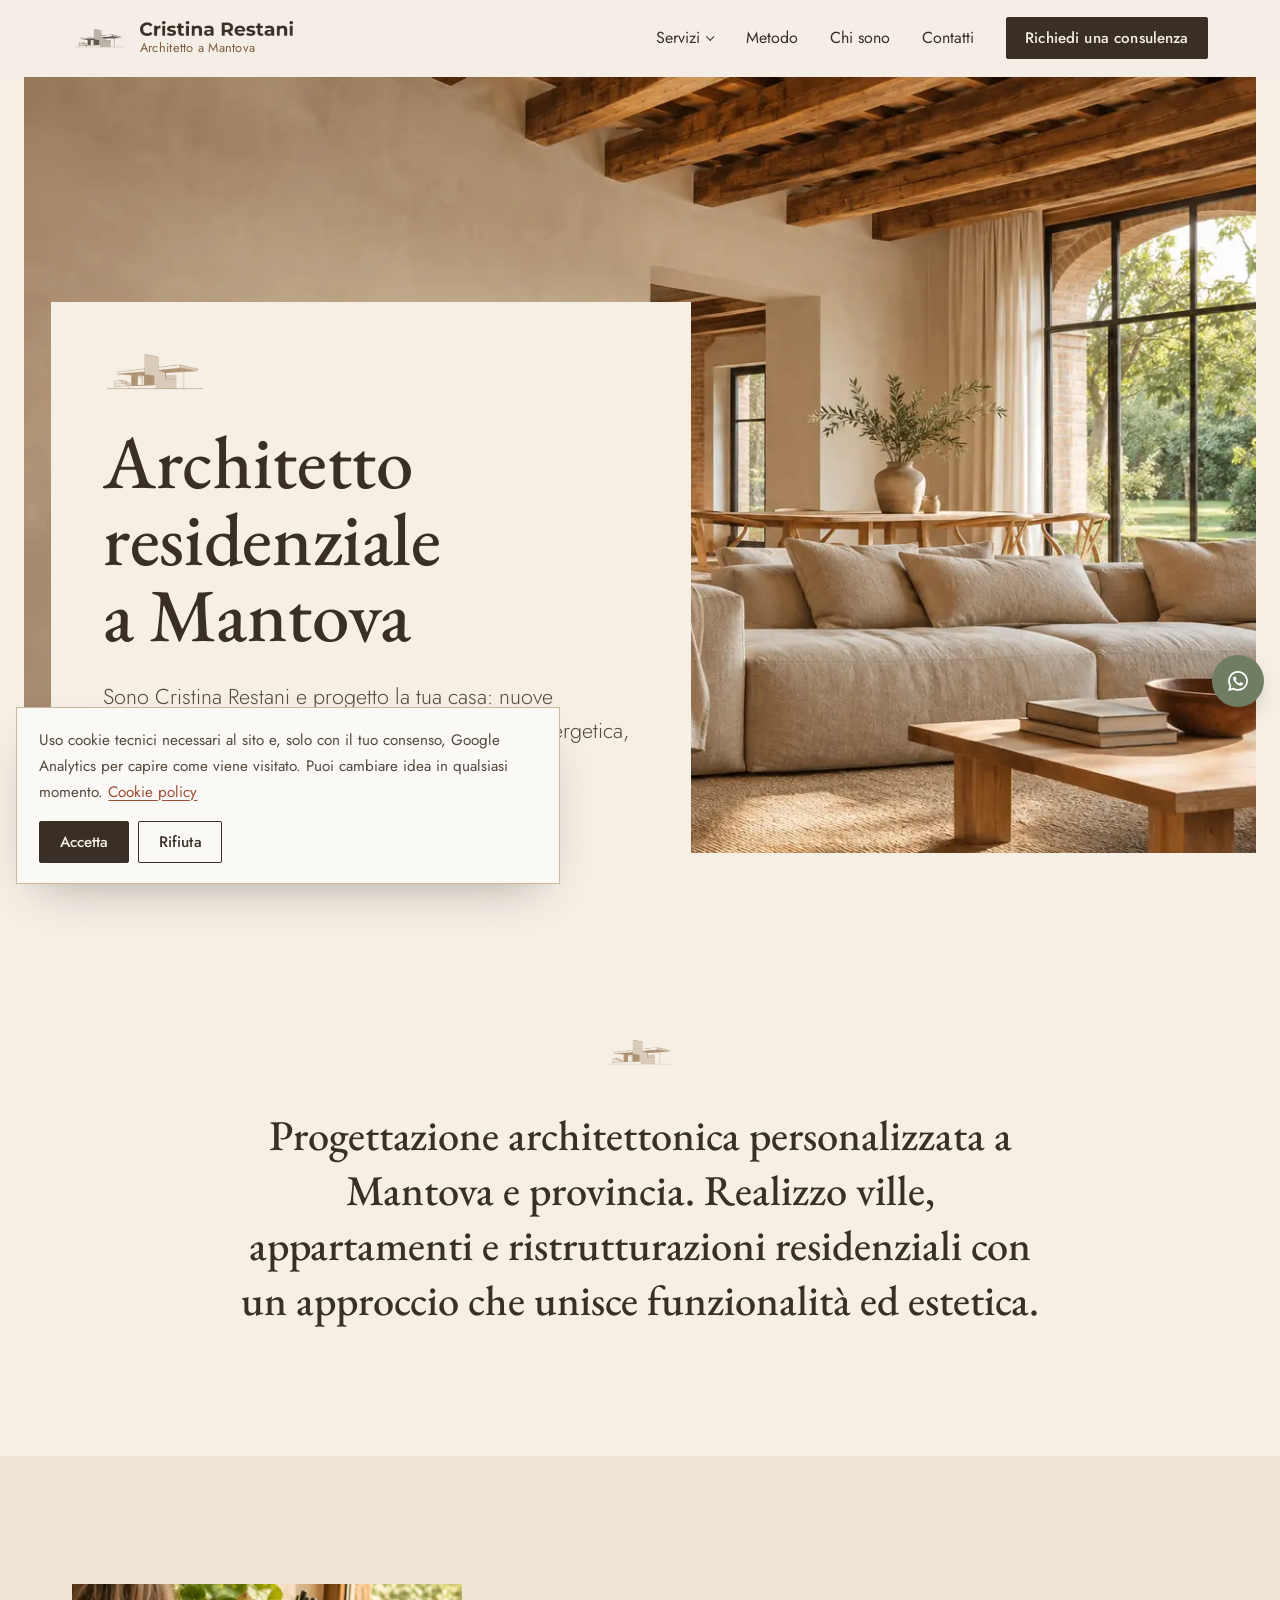
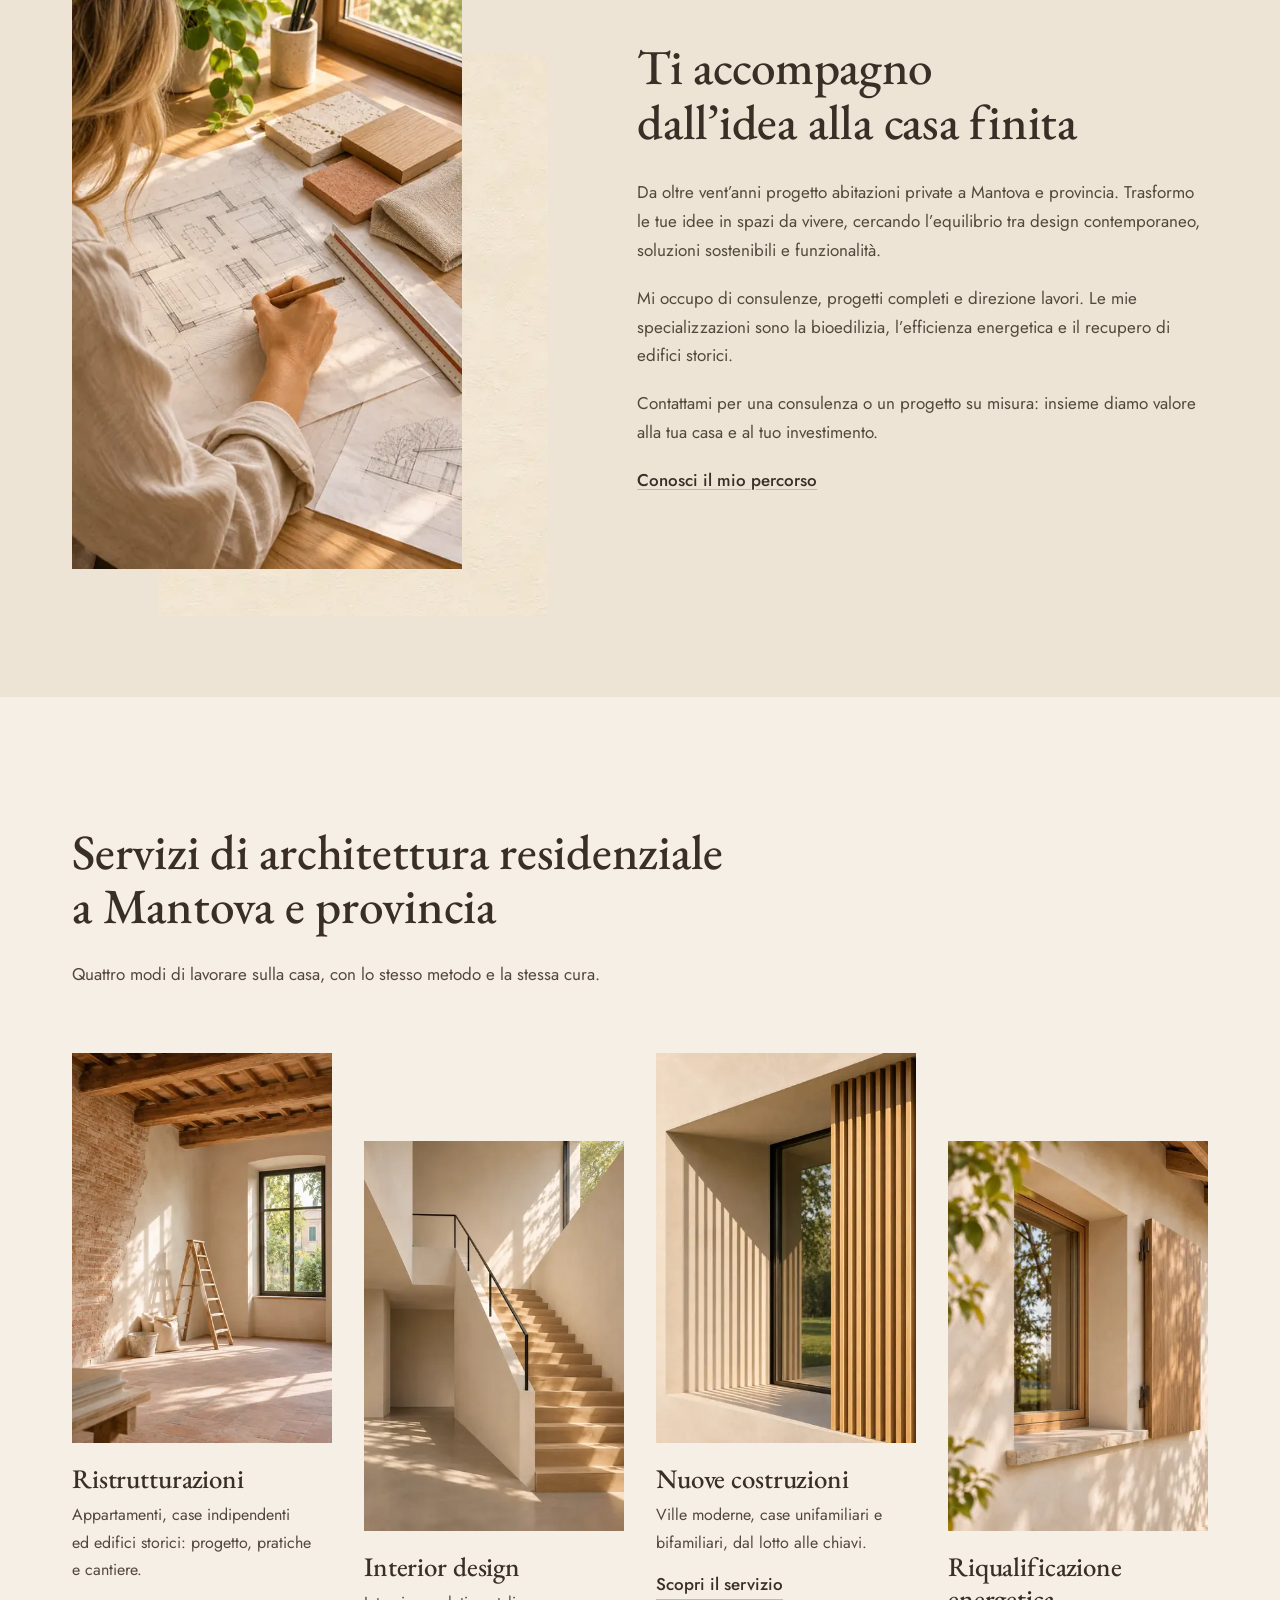
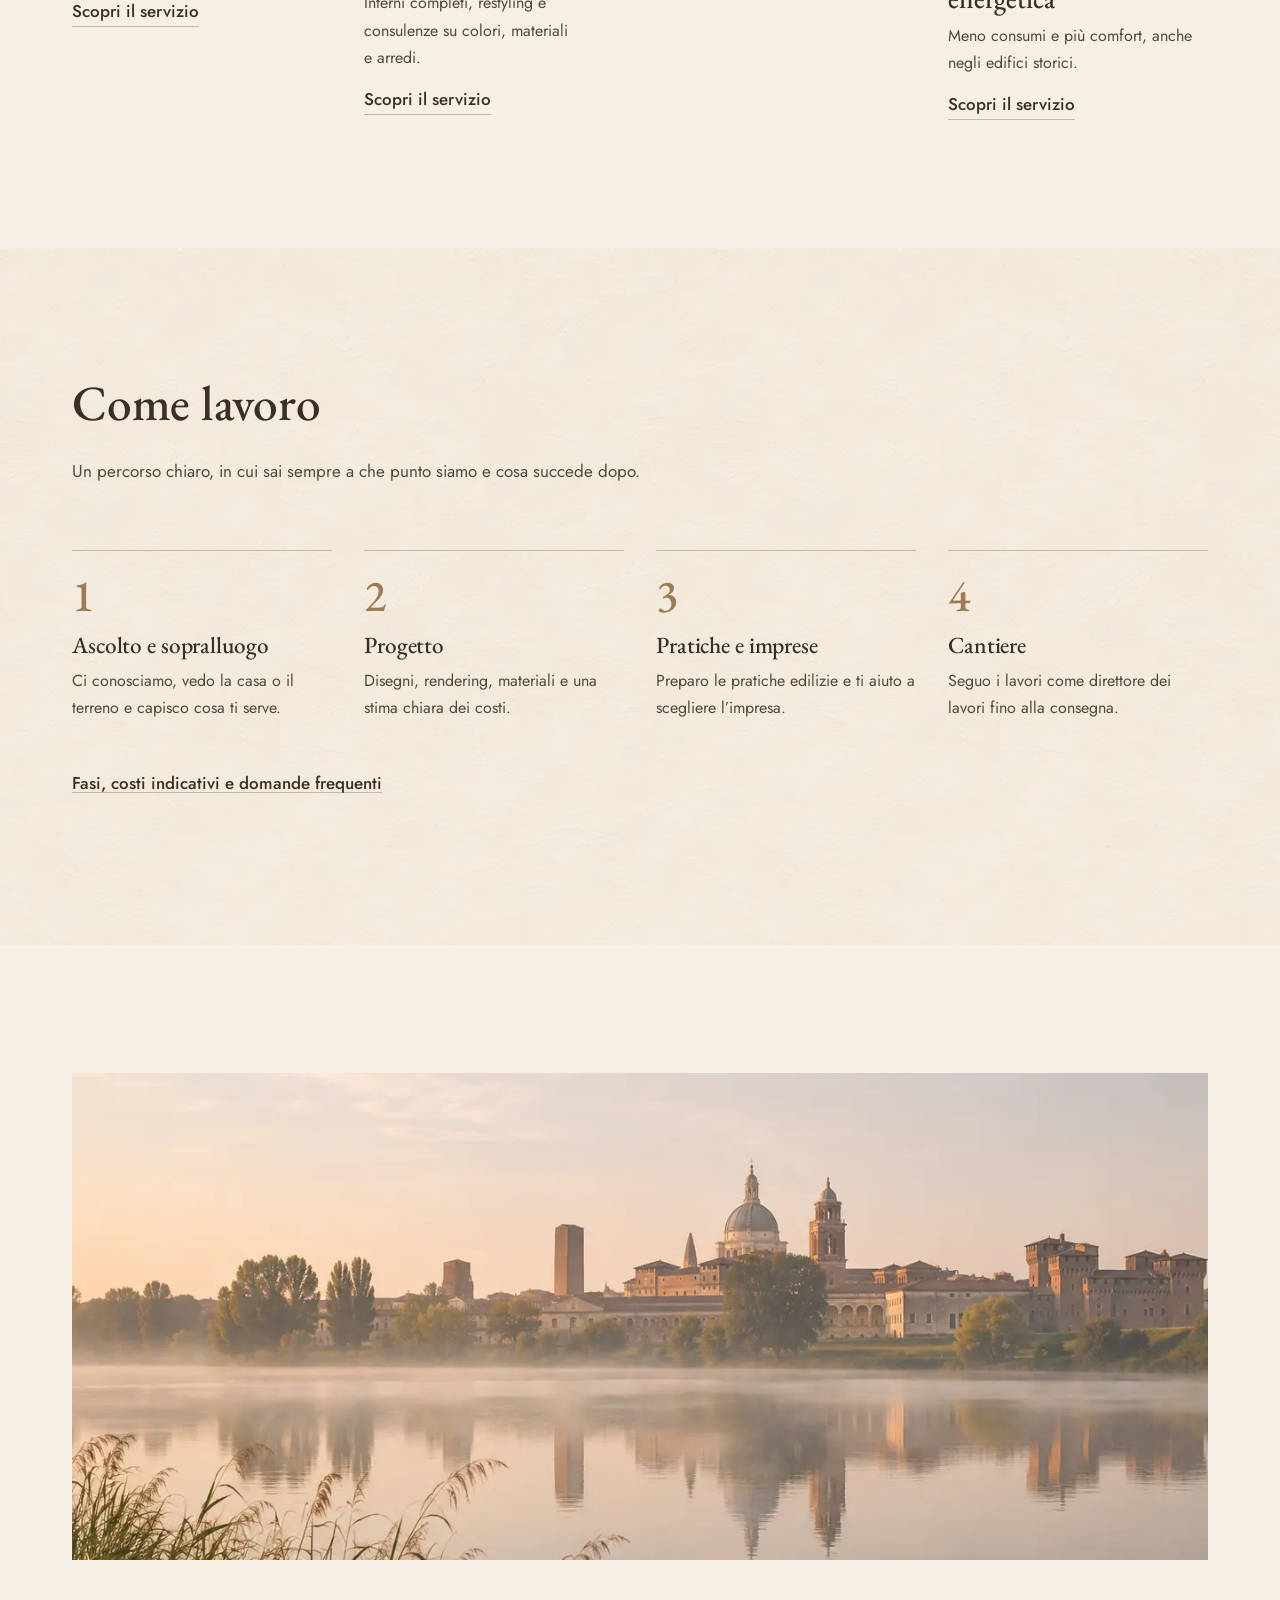
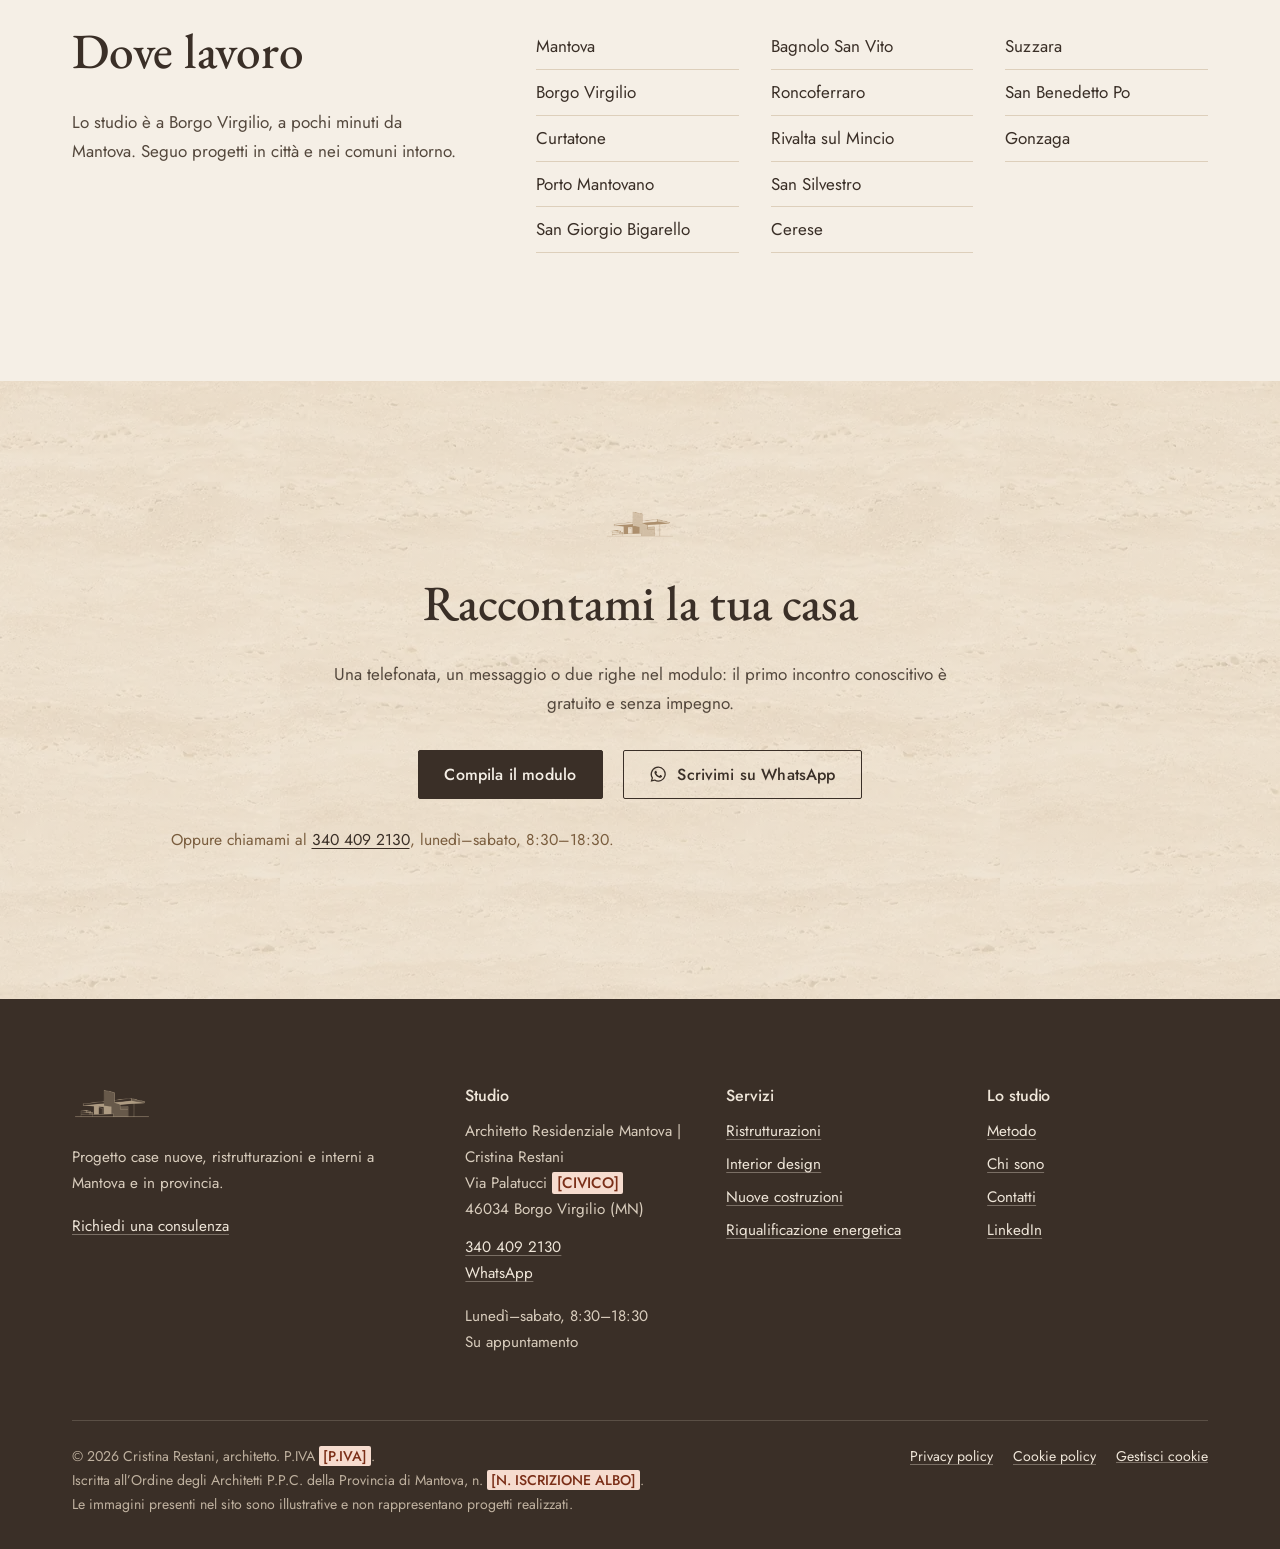
==== commit 6ff5227c: "Titoli in EB Garamond al posto di Bodoni Moda Co-Authored-By: Claude Opus 5.5 <noreply@anthropic.com" ====
--- a/index.html
+++ b/index.html
@@ -23,7 +23,7 @@
 <link rel="icon" type="image/png" sizes="16x16" href="assets/favicon/favicon-16x16.png">
 <link rel="apple-touch-icon" href="assets/favicon/apple-touch-icon.png">
 <link rel="manifest" href="site.webmanifest">
-<link rel="preload" href="assets/fonts/bodoni-moda-latin-opsz-normal.woff2" as="font" type="font/woff2" crossorigin>
+<link rel="preload" href="assets/fonts/eb-garamond-latin-wght-normal.woff2" as="font" type="font/woff2" crossorigin>
 <link rel="preload" href="assets/fonts/jost-latin-400-normal.woff2" as="font" type="font/woff2" crossorigin>
 <link rel="stylesheet" href="assets/css/style.css">
 <script type="application/ld+json">{"@context":"https://schema.org","@type":"ProfessionalService","additionalType":"https://www.wikidata.org/wiki/Q42973","@id":"https://www.architettomantova.it/#studio","name":"Architetto Residenziale Mantova | Cristina Restani","alternateName":"Architetto Cristina Restani","description":"Architetto residenziale a Mantova: progettazione case, nuove costruzioni, ristrutturazioni, interior design e riqualificazione energetica. Consulenze e direzione lavori a Mantova e provincia.","url":"https://www.architettomantova.it/","image":"https://www.architettomantova.it/assets/img/og-image.jpg","logo":"https://www.architettomantova.it/assets/favicon/android-chrome-512x512.png","telephone":"+39 340 409 2130","email":"architettocristinarestani@gmail.com","address":{"@type":"PostalAddress","streetAddress":"Via Palatucci","postalCode":"46034","addressLocality":"Borgo Virgilio","addressRegion":"MN","addressCountry":"IT"},"geo":{"@type":"GeoCoordinates","latitude":45.1138341,"longitude":10.7978958},"openingHoursSpecification":[{"@type":"OpeningHoursSpecification","dayOfWeek":["Monday","Tuesday","Wednesday","Thursday","Friday","Saturday"],"opens":"08:30","closes":"18:30"}],"areaServed":[{"@type":"City","name":"Mantova"},{"@type":"City","name":"Borgo Virgilio"},{"@type":"City","name":"Curtatone"},{"@type":"City","name":"Porto Mantovano"},{"@type":"City","name":"San Giorgio Bigarello"},{"@type":"City","name":"Bagnolo San Vito"},{"@type":"City","name":"Roncoferraro"},{"@type":"City","name":"Rivalta sul Mincio"},{"@type":"City","name":"San Silvestro"},{"@type":"City","name":"Cerese"},{"@type":"City","name":"Suzzara"},{"@type":"City","name":"San Benedetto Po"},{"@type":"City","name":"Gonzaga"}],"founder":{"@type":"Person","name":"Cristina Restani","jobTitle":"Architetto","sameAs":["https://www.linkedin.com/in/cristina-restani-8320693a/"]},"sameAs":["https://www.linkedin.com/in/cristina-restani-8320693a/"],"knowsAbout":["Architettura residenziale","Ristrutturazioni","Interior design","Bioedilizia","Efficienza energetica","Recupero di edifici storici"]}</script>
--- a/assets/css/style.css
+++ b/assets/css/style.css
@@ -5,9 +5,9 @@
 
 /* ---------- Font (self-hosted, nessuna chiamata esterna) ---------- */
 @font-face {
-  font-family: "Bodoni Moda";
-  src: url("../fonts/bodoni-moda-latin-opsz-normal.woff2") format("woff2");
-  font-weight: 400 900;
+  font-family: "EB Garamond";
+  src: url("../fonts/eb-garamond-latin-wght-normal.woff2") format("woff2");
+  font-weight: 400 800;
   font-style: normal;
   font-display: swap;
 }
@@ -53,7 +53,7 @@
   --bg-feature: linear-gradient(rgba(237, 228, 214, .72), rgba(237, 228, 214, .72)), url("../img/texture-travertino.webp") center / 720px repeat;
   --bg-soft: linear-gradient(rgba(245, 239, 230, .55), rgba(245, 239, 230, .55)), url("../img/texture-intonaco.webp") center / 720px repeat;
 
-  --serif: "Bodoni Moda", "Didot", "Bodoni 72", Georgia, serif;
+  --serif: "EB Garamond", "Garamond", "Iowan Old Style", Georgia, serif;
   --sans: "Jost", "Futura", "Century Gothic", system-ui, sans-serif;
 
   --wrap: 76rem;
@@ -98,16 +98,16 @@
 
 h1, h2, h3, h4 {
   font-family: var(--serif);
-  font-weight: 400;
+  font-weight: 500;
   color: var(--terra);
-  line-height: 1.12;
+  line-height: 1.1;
   margin: 0 0 .6em;
   letter-spacing: -.005em;
   text-wrap: balance;
 }
-h1 { font-size: clamp(2.5rem, 4.2vw + 1rem, 4.75rem); line-height: 1.04; }
-h2 { font-size: clamp(1.95rem, 2.4vw + 1rem, 3.1rem); }
-h3 { font-size: clamp(1.35rem, .6vw + 1.1rem, 1.65rem); line-height: 1.2; }
+h1 { font-size: clamp(2.75rem, 4.6vw + 1rem, 5.2rem); line-height: 1.02; }
+h2 { font-size: clamp(2.1rem, 2.6vw + 1rem, 3.35rem); }
+h3 { font-size: clamp(1.45rem, .6vw + 1.2rem, 1.8rem); line-height: 1.2; }
 p { margin: 0 0 1.1em; max-width: var(--wrap-text); text-wrap: pretty; }
 ul, ol { padding-left: 1.2em; }
 strong { font-weight: 500; color: var(--terra); }
@@ -202,7 +202,7 @@
 .site-nav > ul > li { border-bottom: 1px solid color-mix(in srgb, var(--travertino) 50%, transparent); }
 .site-nav > ul > li > a, .nav-sub-toggle {
   display: block; width: 100%; text-align: left; padding: 1rem 0;
-  font: 400 1.65rem/1.2 var(--serif); background: none; border: 0; cursor: pointer;
+  font: 500 1.75rem/1.2 var(--serif); background: none; border: 0; cursor: pointer;
 }
 .site-nav .nav-sub { padding: 0 0 1rem 0; }
 .nav-sub a { display: block; padding: .45rem 0; font-size: 1.1rem; }
@@ -269,7 +269,7 @@
 .statement .pict { --pw: 4.5rem; margin-bottom: 2rem; }
 .statement__text {
   font-family: var(--serif); color: var(--terra);
-  font-size: clamp(1.55rem, 1.9vw + 1rem, 2.5rem); line-height: 1.32;
+  font-size: clamp(1.7rem, 2vw + 1.05rem, 2.7rem); line-height: 1.3; font-weight: 500;
   max-width: 50rem; margin: 0 auto;
 }
 
@@ -310,10 +310,10 @@
 .steps { list-style: none; margin: 0; padding: 0; display: grid; gap: 2.25rem; counter-reset: step; }
 .step { position: relative; padding-top: 1.4rem; border-top: 1px solid var(--travertino); counter-increment: step; }
 .step::before {
-  content: counter(step); display: block; font-family: var(--serif); font-size: 2.6rem; line-height: 1;
+  content: counter(step); display: block; font-family: var(--serif); font-weight: 500; font-size: 2.8rem; line-height: 1;
   color: var(--rovere); margin-bottom: .9rem;
 }
-.step h3 { font-size: 1.35rem; margin-bottom: .45rem; }
+.step h3 { font-size: 1.45rem; margin-bottom: .45rem; }
 .step p { font-size: 1rem; margin: 0; }
 @media (min-width: 44em) { .steps { grid-template-columns: repeat(2, 1fr); gap: 2.5rem 2rem; } }
 @media (min-width: 64em) {
@@ -360,7 +360,7 @@
 .reasons { margin: 0; }
 .reasons div { padding: 1.1rem 0; border-bottom: 1px solid color-mix(in srgb, var(--travertino) 60%, transparent); }
 .reasons div:first-child { border-top: 1px solid color-mix(in srgb, var(--travertino) 60%, transparent); }
-.reasons dt { font-family: var(--serif); font-size: 1.25rem; color: var(--terra); margin-bottom: .2rem; }
+.reasons dt { font-family: var(--serif); font-weight: 500; font-size: 1.35rem; color: var(--terra); margin-bottom: .2rem; }
 .reasons dd { margin: 0; font-size: 1rem; }
 
 .costs { display: grid; gap: 2.5rem; }
@@ -383,7 +383,7 @@
 .faq details:first-of-type { border-top: 1px solid color-mix(in srgb, var(--rovere) 35%, transparent); }
 .faq summary {
   list-style: none; cursor: pointer; position: relative;
-  padding: 1.3rem 2.5rem 1.3rem 0; font-family: var(--serif); font-size: clamp(1.15rem, .4vw + 1.05rem, 1.35rem); color: var(--terra); line-height: 1.3;
+  padding: 1.3rem 2.5rem 1.3rem 0; font-family: var(--serif); font-size: clamp(1.25rem, .4vw + 1.15rem, 1.45rem); font-weight: 500; color: var(--terra); line-height: 1.3;
 }
 .faq summary::-webkit-details-marker { display: none; }
 .faq summary::after {
@@ -433,7 +433,7 @@
 /* ---------- Metodo: fasi alternate ---------- */
 .phase { display: grid; gap: 2rem; align-items: center; padding-block: clamp(2.5rem, 5vw, 4rem); }
 .phase + .phase { border-top: 1px solid color-mix(in srgb, var(--travertino) 60%, transparent); }
-.phase__num { font-family: var(--serif); font-size: 3.5rem; line-height: 1; color: var(--rovere); display: block; margin-bottom: .75rem; }
+.phase__num { font-family: var(--serif); font-weight: 500; font-size: 3.8rem; line-height: 1; color: var(--rovere); display: block; margin-bottom: .75rem; }
 .phase__media img { width: 100%; aspect-ratio: 1; object-fit: cover; max-width: 30rem; }
 @media (min-width: 56em) {
   .phase { grid-template-columns: 1fr 1fr; gap: clamp(3rem, 7vw, 6rem); }
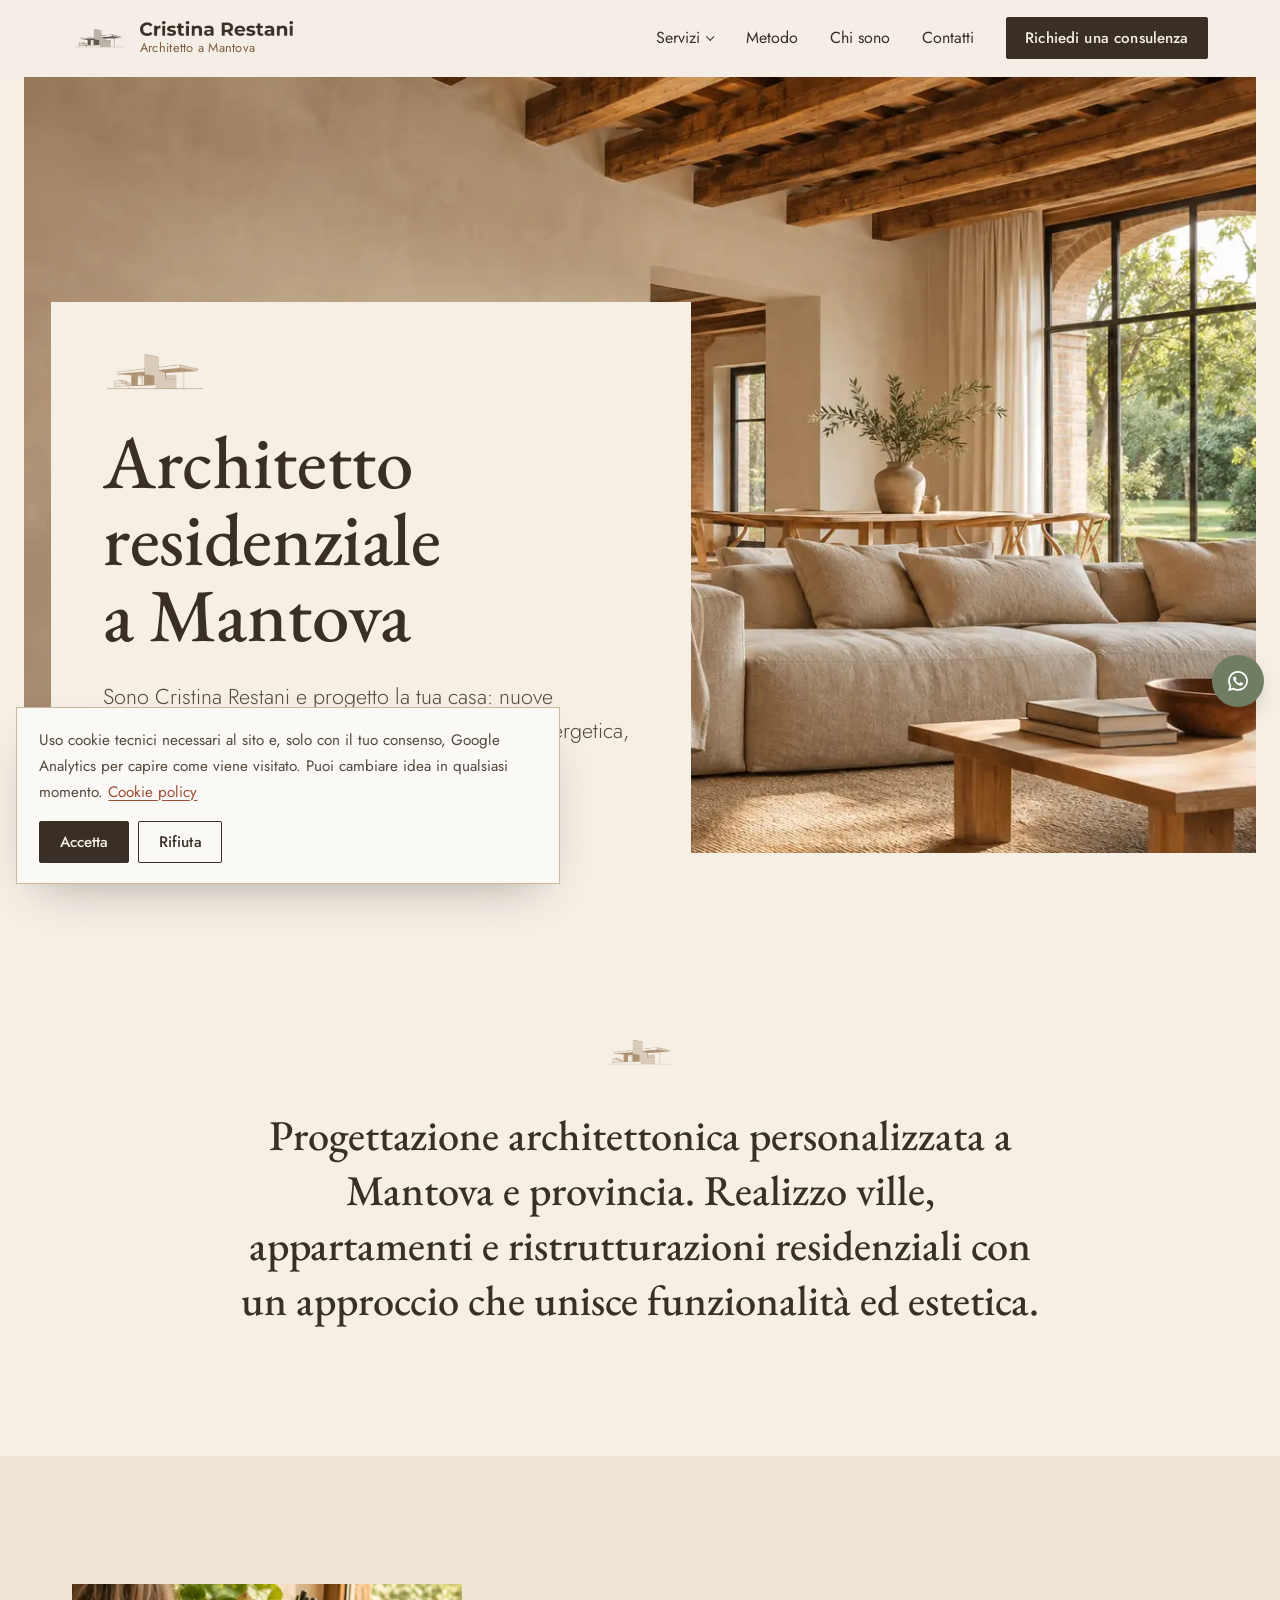
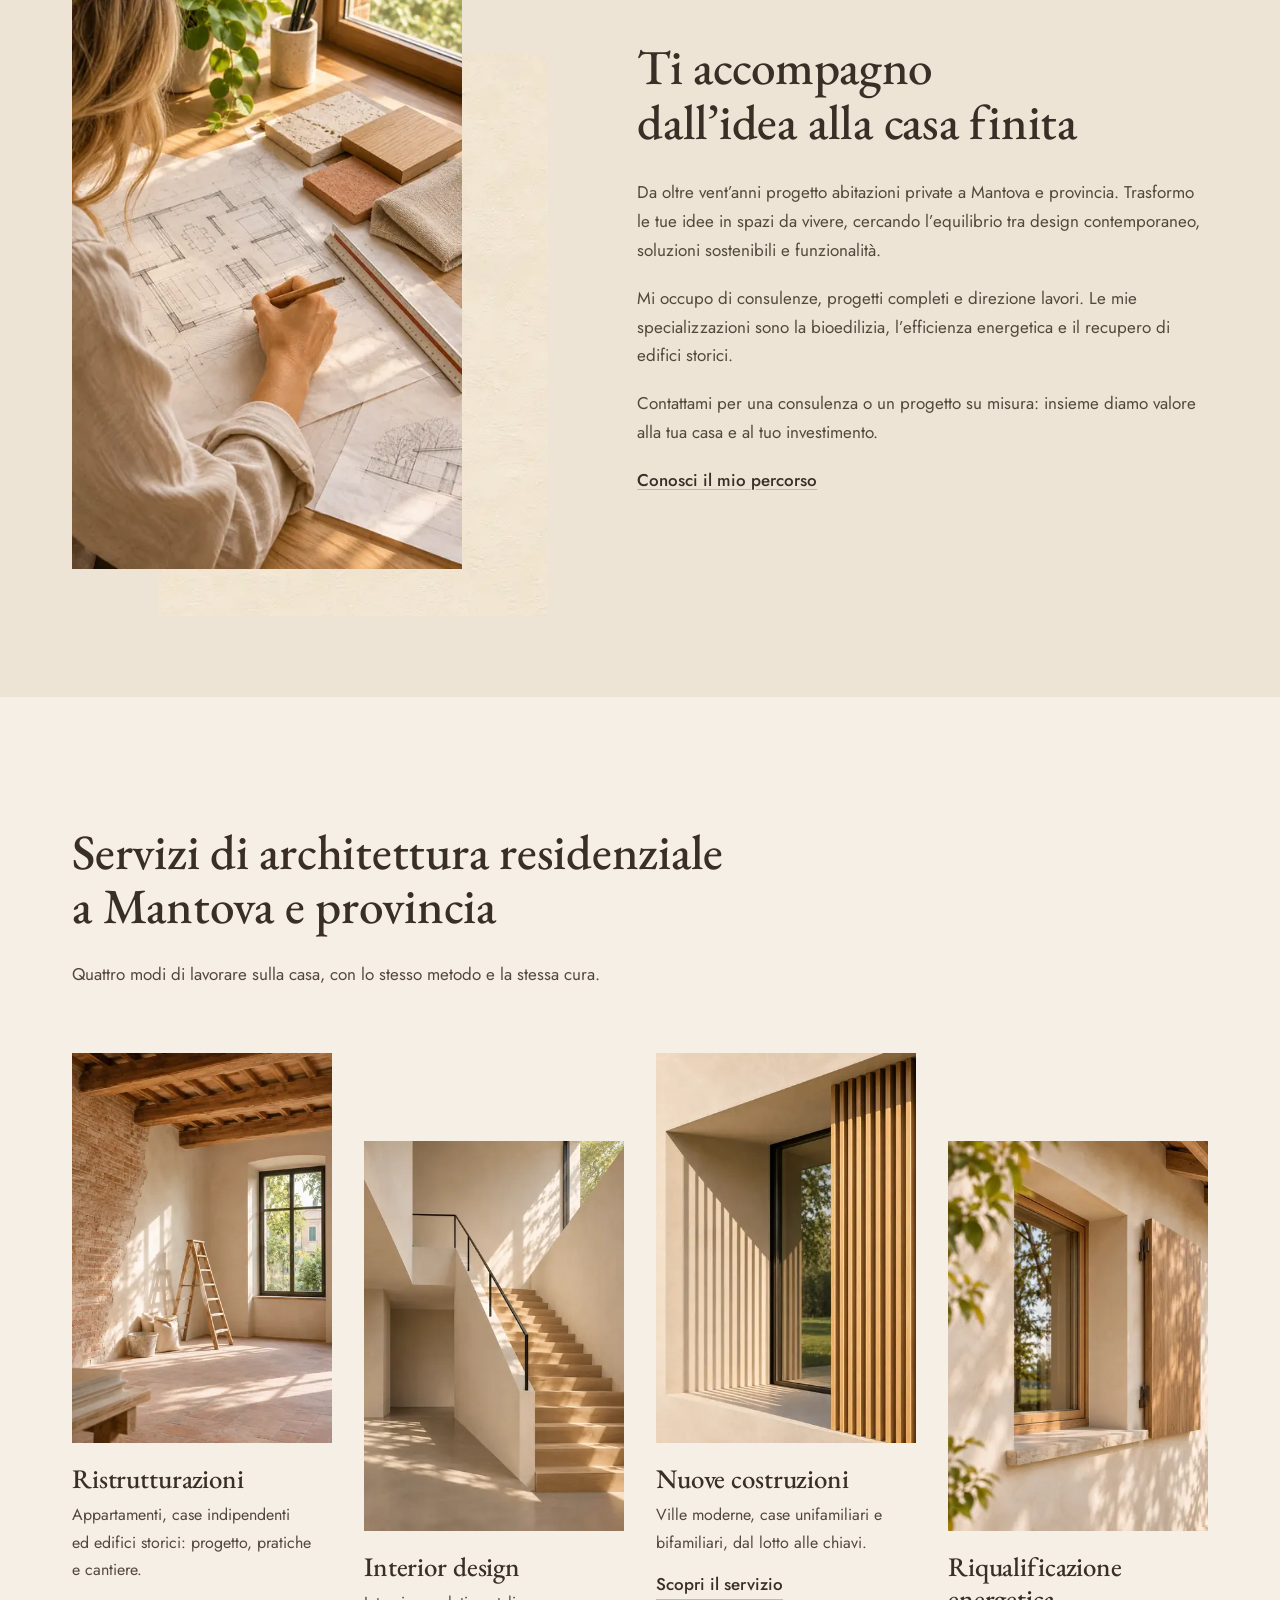
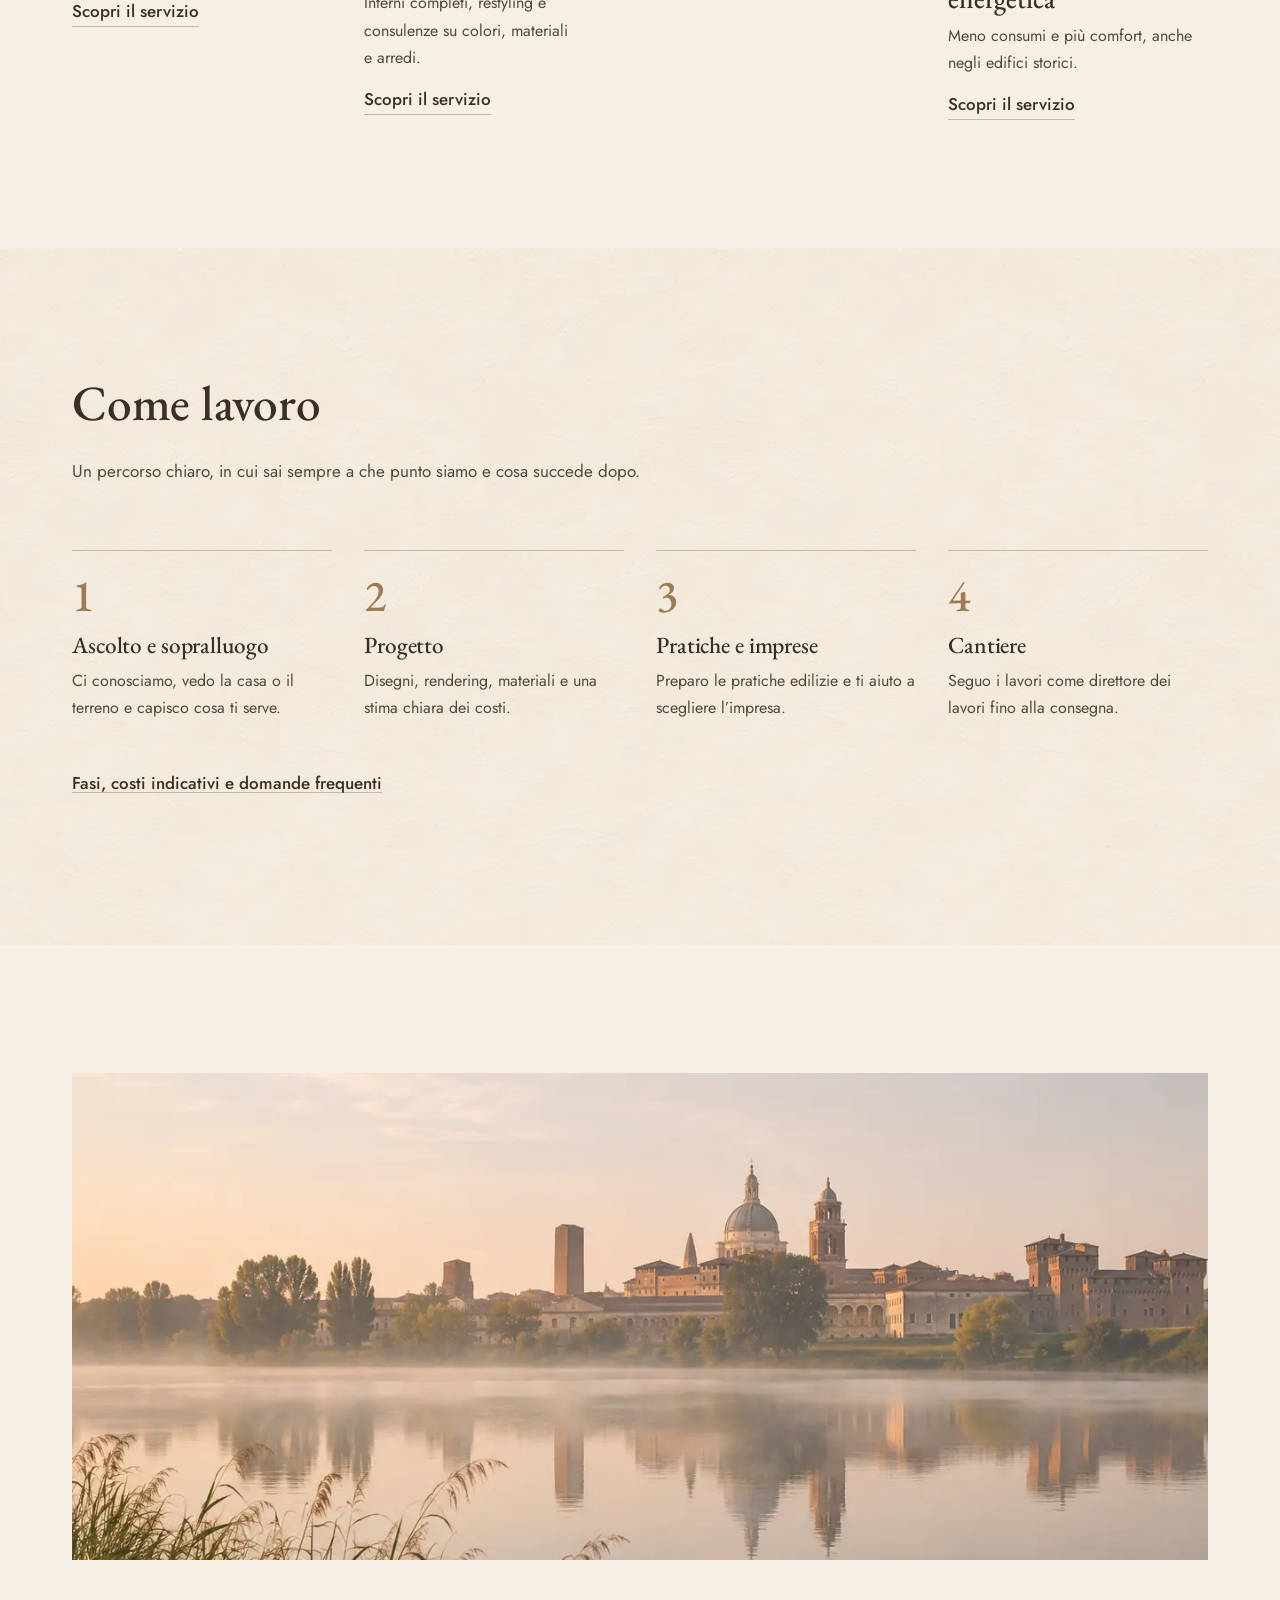
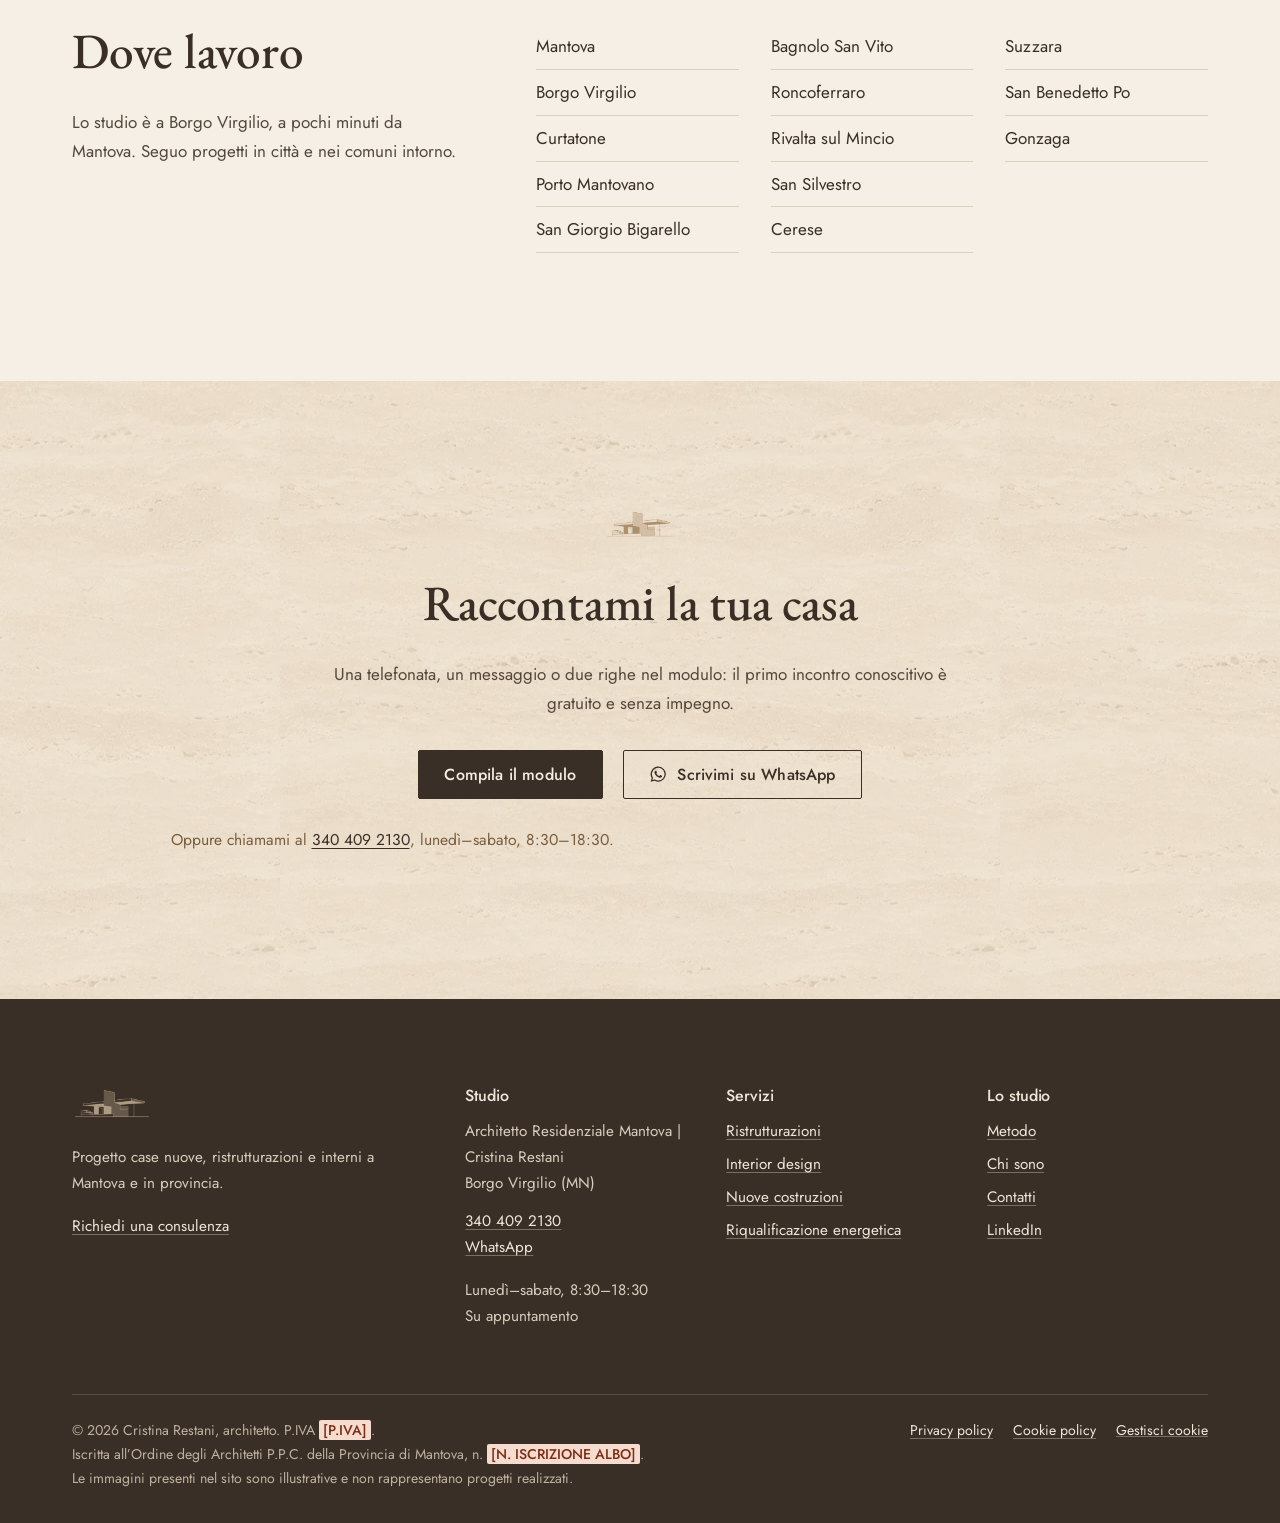
==== commit e17d456c: "Rimosso l'indirizzo; immagine per la fase 3 del Metodo Co-Authored-By: Claude Opus 5.5 <noreply@anth" ====
--- a/index.html
+++ b/index.html
@@ -26,7 +26,7 @@
 <link rel="preload" href="assets/fonts/eb-garamond-latin-wght-normal.woff2" as="font" type="font/woff2" crossorigin>
 <link rel="preload" href="assets/fonts/jost-latin-400-normal.woff2" as="font" type="font/woff2" crossorigin>
 <link rel="stylesheet" href="assets/css/style.css">
-<script type="application/ld+json">{"@context":"https://schema.org","@type":"ProfessionalService","additionalType":"https://www.wikidata.org/wiki/Q42973","@id":"https://www.architettomantova.it/#studio","name":"Architetto Residenziale Mantova | Cristina Restani","alternateName":"Architetto Cristina Restani","description":"Architetto residenziale a Mantova: progettazione case, nuove costruzioni, ristrutturazioni, interior design e riqualificazione energetica. Consulenze e direzione lavori a Mantova e provincia.","url":"https://www.architettomantova.it/","image":"https://www.architettomantova.it/assets/img/og-image.jpg","logo":"https://www.architettomantova.it/assets/favicon/android-chrome-512x512.png","telephone":"+39 340 409 2130","email":"architettocristinarestani@gmail.com","address":{"@type":"PostalAddress","streetAddress":"Via Palatucci","postalCode":"46034","addressLocality":"Borgo Virgilio","addressRegion":"MN","addressCountry":"IT"},"geo":{"@type":"GeoCoordinates","latitude":45.1138341,"longitude":10.7978958},"openingHoursSpecification":[{"@type":"OpeningHoursSpecification","dayOfWeek":["Monday","Tuesday","Wednesday","Thursday","Friday","Saturday"],"opens":"08:30","closes":"18:30"}],"areaServed":[{"@type":"City","name":"Mantova"},{"@type":"City","name":"Borgo Virgilio"},{"@type":"City","name":"Curtatone"},{"@type":"City","name":"Porto Mantovano"},{"@type":"City","name":"San Giorgio Bigarello"},{"@type":"City","name":"Bagnolo San Vito"},{"@type":"City","name":"Roncoferraro"},{"@type":"City","name":"Rivalta sul Mincio"},{"@type":"City","name":"San Silvestro"},{"@type":"City","name":"Cerese"},{"@type":"City","name":"Suzzara"},{"@type":"City","name":"San Benedetto Po"},{"@type":"City","name":"Gonzaga"}],"founder":{"@type":"Person","name":"Cristina Restani","jobTitle":"Architetto","sameAs":["https://www.linkedin.com/in/cristina-restani-8320693a/"]},"sameAs":["https://www.linkedin.com/in/cristina-restani-8320693a/"],"knowsAbout":["Architettura residenziale","Ristrutturazioni","Interior design","Bioedilizia","Efficienza energetica","Recupero di edifici storici"]}</script>
+<script type="application/ld+json">{"@context":"https://schema.org","@type":"ProfessionalService","additionalType":"https://www.wikidata.org/wiki/Q42973","@id":"https://www.architettomantova.it/#studio","name":"Architetto Residenziale Mantova | Cristina Restani","alternateName":"Architetto Cristina Restani","description":"Architetto residenziale a Mantova: progettazione case, nuove costruzioni, ristrutturazioni, interior design e riqualificazione energetica. Consulenze e direzione lavori a Mantova e provincia.","url":"https://www.architettomantova.it/","image":"https://www.architettomantova.it/assets/img/og-image.jpg","logo":"https://www.architettomantova.it/assets/favicon/android-chrome-512x512.png","telephone":"+39 340 409 2130","email":"architettocristinarestani@gmail.com","address":{"@type":"PostalAddress","addressLocality":"Borgo Virgilio","addressRegion":"MN","addressCountry":"IT"},"openingHoursSpecification":[{"@type":"OpeningHoursSpecification","dayOfWeek":["Monday","Tuesday","Wednesday","Thursday","Friday","Saturday"],"opens":"08:30","closes":"18:30"}],"areaServed":[{"@type":"City","name":"Mantova"},{"@type":"City","name":"Borgo Virgilio"},{"@type":"City","name":"Curtatone"},{"@type":"City","name":"Porto Mantovano"},{"@type":"City","name":"San Giorgio Bigarello"},{"@type":"City","name":"Bagnolo San Vito"},{"@type":"City","name":"Roncoferraro"},{"@type":"City","name":"Rivalta sul Mincio"},{"@type":"City","name":"San Silvestro"},{"@type":"City","name":"Cerese"},{"@type":"City","name":"Suzzara"},{"@type":"City","name":"San Benedetto Po"},{"@type":"City","name":"Gonzaga"}],"founder":{"@type":"Person","name":"Cristina Restani","jobTitle":"Architetto","sameAs":["https://www.linkedin.com/in/cristina-restani-8320693a/"]},"sameAs":["https://www.linkedin.com/in/cristina-restani-8320693a/"],"knowsAbout":["Architettura residenziale","Ristrutturazioni","Interior design","Bioedilizia","Efficienza energetica","Recupero di edifici storici"]}</script>
 </head>
 <body class="tema-caldo">
 <a class="skip-link" href="#contenuto">Vai al contenuto</a>
@@ -165,7 +165,7 @@
       </div>
       <div>
         <h2>Studio</h2>
-        <address>Architetto Residenziale Mantova | Cristina Restani<br>Via Palatucci <span class="placeholder">[CIVICO]</span><br>46034 Borgo Virgilio (MN)</address>
+        <address>Architetto Residenziale Mantova | Cristina Restani<br>Borgo Virgilio (MN)</address>
         <p style="margin-top:.8rem"><a href="tel:+393404092130">340 409 2130</a><br><a href="https://wa.me/393404092130?text=Ciao%20Cristina%2C%20ti%20scrivo%20dal%20sito%20architettomantova.it" rel="noopener">WhatsApp</a></p>
         <p>Lunedì–sabato, 8:30–18:30<br>Su appuntamento</p>
       </div>
